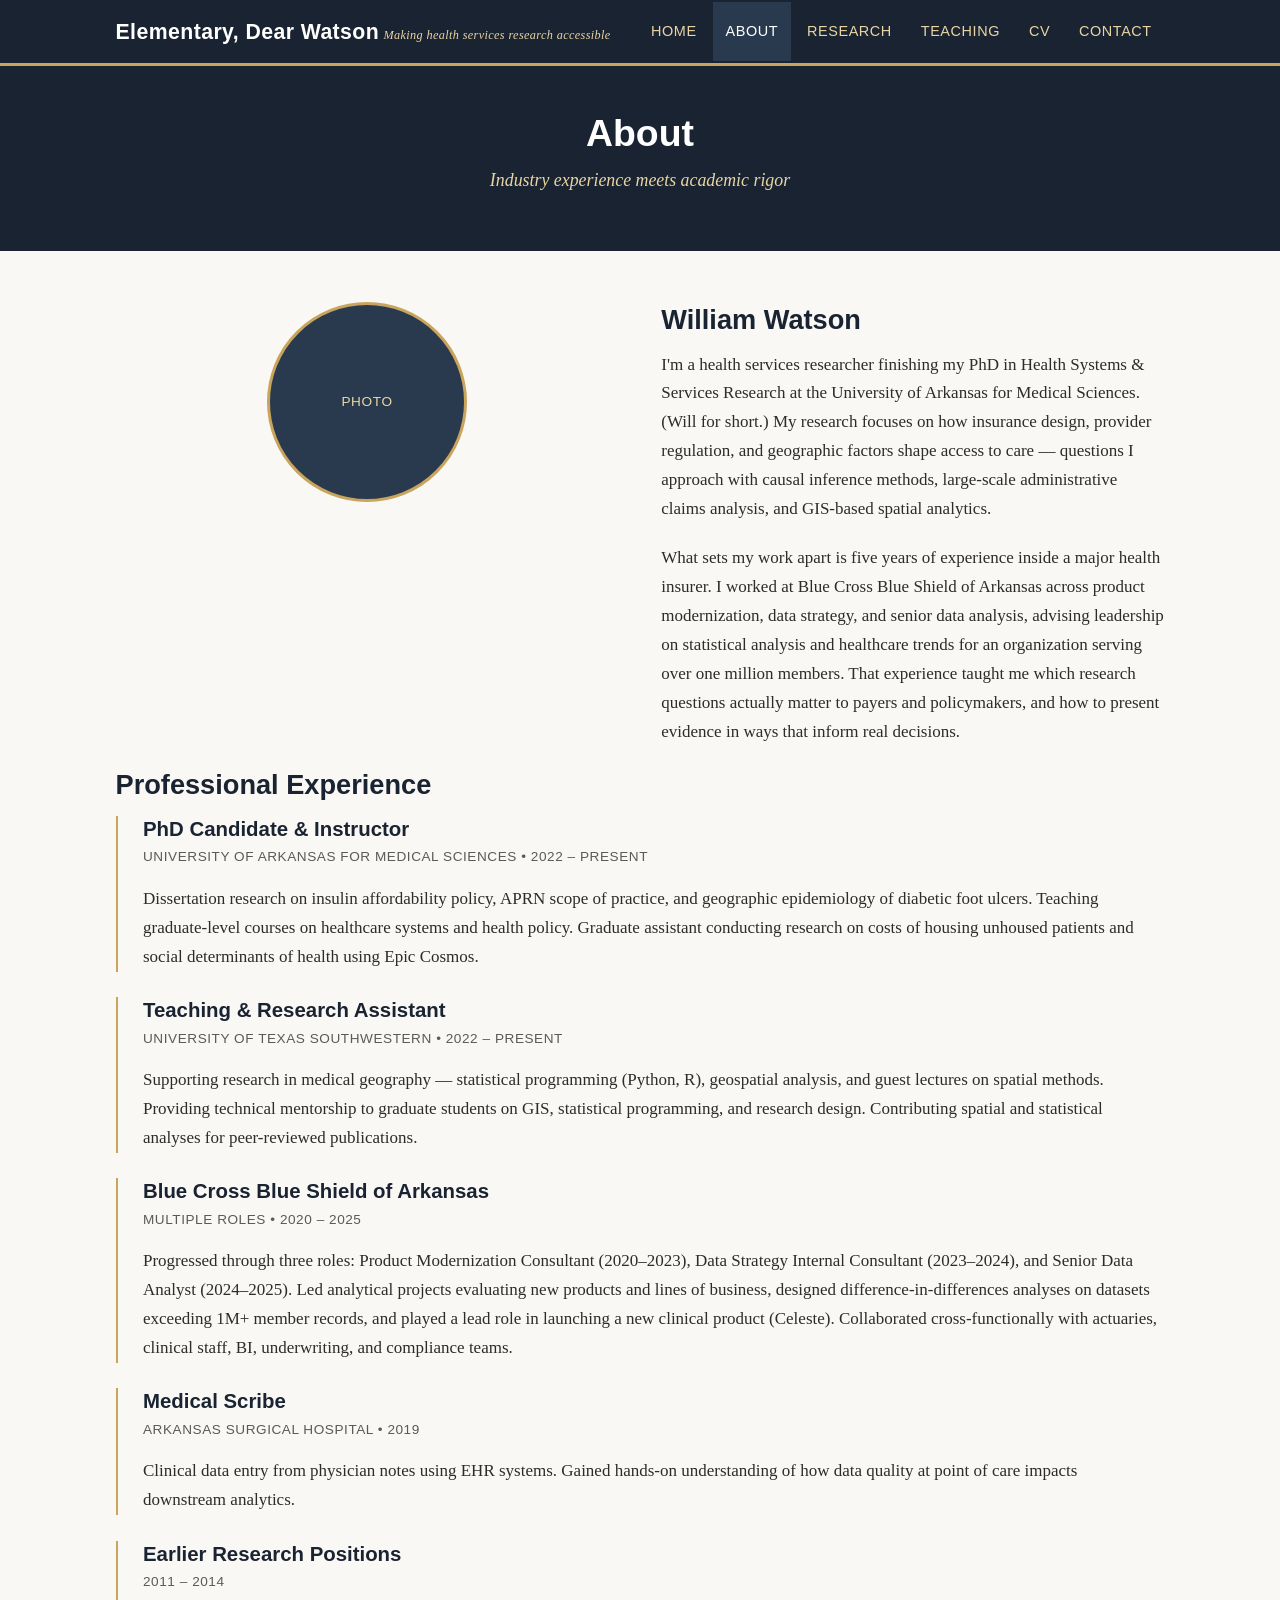
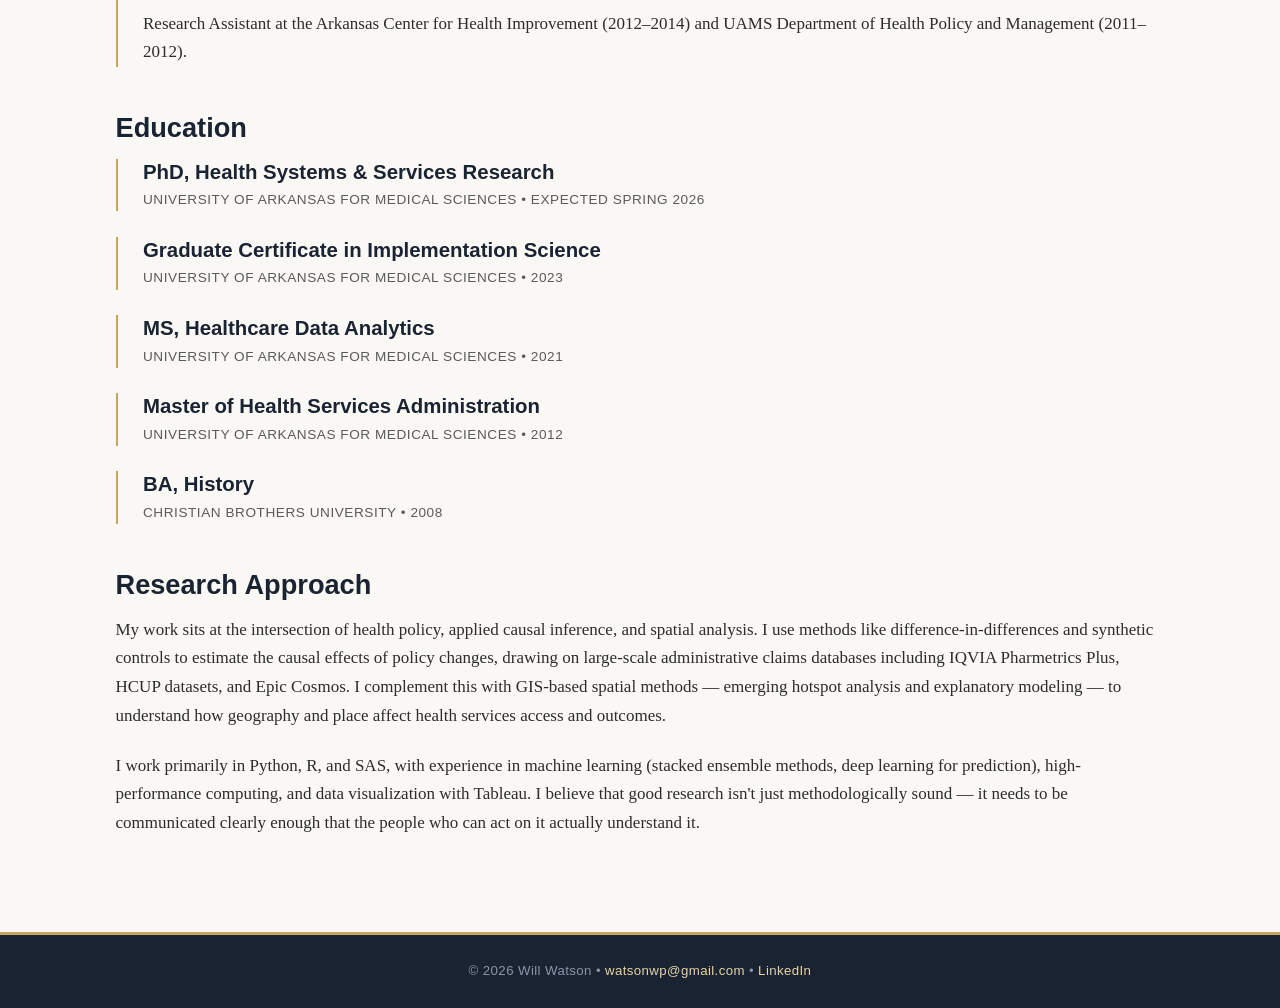
==== about.html @ 3eee766b "Add LinkedIn profile URL across all pages" ====
<!DOCTYPE html>
<html lang="en">
<head>
  <meta charset="UTF-8">
  <meta name="viewport" content="width=device-width, initial-scale=1.0">
  <meta name="description" content="About Will Watson — Health services researcher with industry experience at Blue Cross Blue Shield and a PhD in Health Systems & Services at UAMS.">
  <title>About — Elementary, Dear Watson</title>
  <link rel="stylesheet" href="css/style.css">
</head>
<body>

  <header>
    <div class="container">
      <div class="site-brand">
        <a href="index.html">
          <span class="site-title">Elementary, Dear Watson</span>
          <span class="site-tagline">Making health services research accessible</span>
        </a>
      </div>
      <button class="nav-toggle" aria-label="Toggle navigation" onclick="document.querySelector('nav').classList.toggle('open')">
        <span></span><span></span><span></span>
      </button>
      <nav>
        <a href="index.html">Home</a>
        <a href="about.html" class="active">About</a>
        <a href="research.html">Research</a>
        <a href="teaching.html">Teaching</a>
        <a href="cv.html">CV</a>
        <a href="contact.html">Contact</a>
      </nav>
    </div>
  </header>

  <section class="page-header">
    <div class="container">
      <h1>About</h1>
      <p class="lead">Industry experience meets academic rigor</p>
    </div>
  </section>

  <div class="content">
    <div class="container">

      <div class="two-col">
        <div>
          <div class="photo-placeholder">Photo</div>
        </div>
        <div>
          <h2>William Watson</h2>
          <p>
            I'm a health services researcher finishing my PhD in Health Systems
            &amp; Services Research at the University of Arkansas for Medical Sciences. (Will for short.)
            My research focuses on how insurance design, provider regulation,
            and geographic factors shape access to care — questions I approach
            with causal inference methods, large-scale administrative claims
            analysis, and GIS-based spatial analytics.
          </p>
          <p>
            What sets my work apart is five years of experience inside a major
            health insurer. I worked at Blue Cross Blue Shield of Arkansas
            across product modernization, data strategy, and senior data analysis,
            advising leadership on statistical analysis and healthcare trends for
            an organization serving over one million members. That experience
            taught me which research questions actually matter to payers and
            policymakers, and how to present evidence in ways that inform real
            decisions.
          </p>
        </div>
      </div>

      <section>
        <h2>Professional Experience</h2>

        <div class="timeline-item">
          <h3>PhD Candidate &amp; Instructor</h3>
          <p class="dates">University of Arkansas for Medical Sciences &bull; 2022 – Present</p>
          <p>
            Dissertation research on insulin affordability policy, APRN scope of
            practice, and geographic epidemiology of diabetic foot ulcers.
            Teaching graduate-level courses on healthcare systems and health
            policy. Graduate assistant conducting research on costs of housing
            unhoused patients and social determinants of health using Epic Cosmos.
          </p>
        </div>

        <div class="timeline-item">
          <h3>Teaching &amp; Research Assistant</h3>
          <p class="dates">University of Texas Southwestern &bull; 2022 – Present</p>
          <p>
            Supporting research in medical geography — statistical programming
            (Python, R), geospatial analysis, and guest lectures on spatial
            methods. Providing technical mentorship to graduate students on GIS,
            statistical programming, and research design. Contributing spatial
            and statistical analyses for peer-reviewed publications.
          </p>
        </div>

        <div class="timeline-item">
          <h3>Blue Cross Blue Shield of Arkansas</h3>
          <p class="dates">Multiple Roles &bull; 2020 – 2025</p>
          <p>
            Progressed through three roles: Product Modernization Consultant
            (2020–2023), Data Strategy Internal Consultant (2023–2024), and
            Senior Data Analyst (2024–2025). Led analytical projects evaluating
            new products and lines of business, designed difference-in-differences
            analyses on datasets exceeding 1M+ member records, and played a
            lead role in launching a new clinical product (Celeste). Collaborated
            cross-functionally with actuaries, clinical staff, BI, underwriting,
            and compliance teams.
          </p>
        </div>

        <div class="timeline-item">
          <h3>Medical Scribe</h3>
          <p class="dates">Arkansas Surgical Hospital &bull; 2019</p>
          <p>
            Clinical data entry from physician notes using EHR systems. Gained
            hands-on understanding of how data quality at point of care impacts
            downstream analytics.
          </p>
        </div>

        <div class="timeline-item">
          <h3>Earlier Research Positions</h3>
          <p class="dates">2011 – 2014</p>
          <p>
            Research Assistant at the Arkansas Center for Health Improvement
            (2012–2014) and UAMS Department of Health Policy and Management
            (2011–2012).
          </p>
        </div>
      </section>

      <section>
        <h2>Education</h2>

        <div class="timeline-item">
          <h3>PhD, Health Systems &amp; Services Research</h3>
          <p class="dates">University of Arkansas for Medical Sciences &bull; Expected Spring 2026</p>
        </div>

        <div class="timeline-item">
          <h3>Graduate Certificate in Implementation Science</h3>
          <p class="dates">University of Arkansas for Medical Sciences &bull; 2023</p>
        </div>

        <div class="timeline-item">
          <h3>MS, Healthcare Data Analytics</h3>
          <p class="dates">University of Arkansas for Medical Sciences &bull; 2021</p>
        </div>

        <div class="timeline-item">
          <h3>Master of Health Services Administration</h3>
          <p class="dates">University of Arkansas for Medical Sciences &bull; 2012</p>
        </div>

        <div class="timeline-item">
          <h3>BA, History</h3>
          <p class="dates">Christian Brothers University &bull; 2008</p>
        </div>
      </section>

      <section>
        <h2>Research Approach</h2>
        <p>
          My work sits at the intersection of health policy, applied causal
          inference, and spatial analysis. I use methods like
          difference-in-differences and synthetic controls to estimate the
          causal effects of policy changes, drawing on large-scale administrative
          claims databases including IQVIA Pharmetrics Plus, HCUP datasets,
          and Epic Cosmos. I complement this with GIS-based spatial methods —
          emerging hotspot analysis and explanatory modeling — to understand how
          geography and place affect health services access and outcomes.
        </p>
        <p>
          I work primarily in Python, R, and SAS, with experience in machine
          learning (stacked ensemble methods, deep learning for prediction),
          high-performance computing, and data visualization with Tableau.
          I believe that good research isn't just methodologically sound — it
          needs to be communicated clearly enough that the people who can act
          on it actually understand it.
        </p>
      </section>

    </div>
  </div>

  <footer>
    <div class="container">
      &copy; 2026 Will Watson &bull;
      <a href="mailto:watsonwp@gmail.com">watsonwp@gmail.com</a> &bull;
      <a href="https://www.linkedin.com/in/william-watson-04563036" target="_blank" rel="noopener">LinkedIn</a>
    </div>
  </footer>

</body>
</html>
---- css/style.css ----
/* ============================================
   elementarydearwatson.com — Stylesheet
   Color palette: Deep navy, warm gold accent,
   clean whites — subtle detective/scholarly feel
   ============================================ */

/* --- Reset & Base --- */
*, *::before, *::after {
  box-sizing: border-box;
  margin: 0;
  padding: 0;
}

:root {
  --navy: #1a2332;
  --navy-light: #2a3a4e;
  --gold: #c8a45c;
  --gold-light: #e8d5a3;
  --cream: #faf8f4;
  --white: #ffffff;
  --text: #2c2c2c;
  --text-light: #5a5a5a;
  --border: #e0ddd6;
  --shadow: rgba(26, 35, 50, 0.08);
  --max-width: 1100px;
  --font-body: 'Georgia', 'Times New Roman', serif;
  --font-heading: 'Helvetica Neue', 'Arial', sans-serif;
}

html {
  font-size: 17px;
  scroll-behavior: smooth;
}

body {
  font-family: var(--font-body);
  color: var(--text);
  background: var(--cream);
  line-height: 1.7;
  -webkit-font-smoothing: antialiased;
}

a {
  color: var(--navy);
  text-decoration: none;
  border-bottom: 1px solid var(--gold);
  transition: color 0.2s, border-color 0.2s;
}

a:hover {
  color: var(--gold);
  border-color: var(--navy);
}

img {
  max-width: 100%;
  display: block;
}

/* --- Typography --- */
h1, h2, h3, h4 {
  font-family: var(--font-heading);
  font-weight: 600;
  color: var(--navy);
  line-height: 1.3;
}

h1 { font-size: 2.2rem; margin-bottom: 0.6em; }
h2 { font-size: 1.6rem; margin-bottom: 0.5em; }
h3 { font-size: 1.2rem; margin-bottom: 0.4em; }
h4 { font-size: 1rem; margin-bottom: 0.3em; font-weight: 700; }

p {
  margin-bottom: 1.2em;
}

/* --- Layout --- */
.container {
  max-width: var(--max-width);
  margin: 0 auto;
  padding: 0 1.5rem;
}

/* --- Header & Nav --- */
header {
  background: var(--navy);
  border-bottom: 3px solid var(--gold);
  position: sticky;
  top: 0;
  z-index: 100;
}

header .container {
  display: flex;
  align-items: center;
  justify-content: space-between;
  padding-top: 0;
  padding-bottom: 0;
}

.site-brand {
  display: flex;
  flex-direction: column;
  padding: 0.8rem 0;
}

.site-brand a {
  border: none;
}

.site-title {
  font-family: var(--font-heading);
  font-size: 1.25rem;
  font-weight: 700;
  color: var(--white);
  letter-spacing: 0.02em;
}

.site-tagline {
  font-family: var(--font-body);
  font-size: 0.72rem;
  color: var(--gold-light);
  font-style: italic;
  letter-spacing: 0.03em;
  margin-top: 1px;
}

nav {
  display: flex;
  gap: 0.2rem;
}

nav a {
  font-family: var(--font-heading);
  font-size: 0.85rem;
  color: var(--gold-light);
  border: none;
  padding: 1rem 0.75rem;
  letter-spacing: 0.04em;
  text-transform: uppercase;
  transition: color 0.2s, background 0.2s;
}

nav a:hover,
nav a.active {
  color: var(--white);
  background: var(--navy-light);
}

/* Hamburger (mobile) */
.nav-toggle {
  display: none;
  background: none;
  border: none;
  cursor: pointer;
  padding: 0.5rem;
}

.nav-toggle span {
  display: block;
  width: 24px;
  height: 2px;
  background: var(--gold-light);
  margin: 5px 0;
  transition: transform 0.3s, opacity 0.3s;
}

/* --- Hero Section (Home page) --- */
.hero {
  background: var(--navy);
  color: var(--white);
  padding: 4rem 0 3.5rem;
  text-align: center;
}

.hero h1 {
  color: var(--white);
  font-size: 2.6rem;
  margin-bottom: 0.3em;
}

.hero .subtitle {
  color: var(--gold-light);
  font-family: var(--font-body);
  font-size: 1.15rem;
  font-style: italic;
  margin-bottom: 1.5em;
}

.hero p {
  color: #c5cdd8;
  max-width: 680px;
  margin: 0 auto 1.5em;
  font-size: 1.05rem;
}

.hero .cta-row {
  display: flex;
  gap: 1rem;
  justify-content: center;
  flex-wrap: wrap;
}

/* --- Buttons --- */
.btn {
  display: inline-block;
  font-family: var(--font-heading);
  font-size: 0.9rem;
  font-weight: 600;
  letter-spacing: 0.04em;
  text-transform: uppercase;
  padding: 0.7rem 1.6rem;
  border: 2px solid transparent;
  border-radius: 3px;
  cursor: pointer;
  transition: all 0.2s;
  text-decoration: none;
}

.btn-primary {
  background: var(--gold);
  color: var(--navy);
  border-color: var(--gold);
}

.btn-primary:hover {
  background: var(--gold-light);
  border-color: var(--gold-light);
  color: var(--navy);
}

.btn-outline {
  background: transparent;
  color: var(--gold-light);
  border-color: var(--gold-light);
}

.btn-outline:hover {
  background: var(--gold-light);
  color: var(--navy);
}

a.btn {
  border-bottom: none;
}

/* --- Page Header (non-home pages) --- */
.page-header {
  background: var(--navy);
  color: var(--white);
  padding: 2.5rem 0 2rem;
  text-align: center;
}

.page-header h1 {
  color: var(--white);
  margin-bottom: 0.2em;
}

.page-header .lead {
  color: var(--gold-light);
  font-style: italic;
  font-size: 1.05rem;
}

/* --- Content Sections --- */
.content {
  padding: 3rem 0;
}

.content section {
  margin-bottom: 2.5rem;
}

/* Card grid for research / highlights */
.card-grid {
  display: grid;
  grid-template-columns: repeat(auto-fit, minmax(300px, 1fr));
  gap: 1.5rem;
  margin-top: 1.5rem;
}

.card {
  background: var(--white);
  border: 1px solid var(--border);
  border-radius: 4px;
  padding: 1.5rem;
  box-shadow: 0 2px 8px var(--shadow);
  transition: box-shadow 0.2s;
}

.card:hover {
  box-shadow: 0 4px 16px rgba(26, 35, 50, 0.12);
}

.card h3 {
  margin-bottom: 0.5em;
}

.card .tag {
  display: inline-block;
  font-family: var(--font-heading);
  font-size: 0.7rem;
  text-transform: uppercase;
  letter-spacing: 0.06em;
  background: var(--gold-light);
  color: var(--navy);
  padding: 0.15rem 0.5rem;
  border-radius: 2px;
  margin-bottom: 0.75rem;
}

.card .methods, .card .data, .card .policy {
  font-size: 0.9rem;
  color: var(--text-light);
  margin-bottom: 0.3em;
}

.card .methods strong, .card .data strong, .card .policy strong {
  color: var(--navy);
}

/* Two-column layout (about page, etc.) */
.two-col {
  display: grid;
  grid-template-columns: 1fr 1fr;
  gap: 2.5rem;
  align-items: start;
}

/* Photo placeholder */
.photo-placeholder {
  width: 200px;
  height: 200px;
  border-radius: 50%;
  background: var(--navy-light);
  display: flex;
  align-items: center;
  justify-content: center;
  color: var(--gold-light);
  font-family: var(--font-heading);
  font-size: 0.8rem;
  text-transform: uppercase;
  letter-spacing: 0.05em;
  margin: 0 auto 1.5rem;
  border: 3px solid var(--gold);
}

/* --- Timeline / Experience --- */
.timeline-item {
  position: relative;
  padding-left: 1.5rem;
  margin-bottom: 1.5rem;
  border-left: 2px solid var(--gold);
}

.timeline-item h3 {
  margin-bottom: 0.15em;
}

.timeline-item .dates {
  font-family: var(--font-heading);
  font-size: 0.8rem;
  color: var(--text-light);
  text-transform: uppercase;
  letter-spacing: 0.04em;
}

/* --- Table (CV page) --- */
.cv-table {
  width: 100%;
  border-collapse: collapse;
  margin: 1rem 0;
}

.cv-table th {
  text-align: left;
  font-family: var(--font-heading);
  font-size: 0.85rem;
  text-transform: uppercase;
  letter-spacing: 0.04em;
  color: var(--text-light);
  padding: 0.5rem 0;
  border-bottom: 2px solid var(--navy);
}

.cv-table td {
  padding: 0.6rem 0;
  border-bottom: 1px solid var(--border);
  vertical-align: top;
}

/* --- Contact Form --- */
.contact-form {
  max-width: 550px;
}

.contact-form label {
  display: block;
  font-family: var(--font-heading);
  font-size: 0.85rem;
  font-weight: 600;
  margin-bottom: 0.3rem;
  color: var(--navy);
}

.contact-form input,
.contact-form textarea {
  width: 100%;
  font-family: var(--font-body);
  font-size: 0.95rem;
  padding: 0.6rem 0.8rem;
  border: 1px solid var(--border);
  border-radius: 3px;
  background: var(--white);
  margin-bottom: 1rem;
  transition: border-color 0.2s;
}

.contact-form input:focus,
.contact-form textarea:focus {
  outline: none;
  border-color: var(--gold);
}

.contact-form textarea {
  min-height: 140px;
  resize: vertical;
}

/* --- Footer --- */
footer {
  background: var(--navy);
  color: #8a96a8;
  border-top: 3px solid var(--gold);
  padding: 1.5rem 0;
  font-family: var(--font-heading);
  font-size: 0.78rem;
  text-align: center;
  letter-spacing: 0.03em;
}

footer a {
  color: var(--gold-light);
  border-bottom-color: transparent;
}

footer a:hover {
  color: var(--white);
}

/* --- Responsive --- */
@media (max-width: 768px) {
  html { font-size: 16px; }

  header .container {
    flex-wrap: wrap;
  }

  .nav-toggle {
    display: block;
  }

  nav {
    display: none;
    width: 100%;
    flex-direction: column;
    background: var(--navy-light);
  }

  nav.open {
    display: flex;
  }

  nav a {
    padding: 0.75rem 1rem;
    border-top: 1px solid rgba(255,255,255,0.05);
  }

  .hero h1 {
    font-size: 1.9rem;
  }

  .two-col {
    grid-template-columns: 1fr;
  }

  .card-grid {
    grid-template-columns: 1fr;
  }
}

@media (max-width: 480px) {
  .hero {
    padding: 2.5rem 0 2rem;
  }

  .hero h1 {
    font-size: 1.6rem;
  }
}
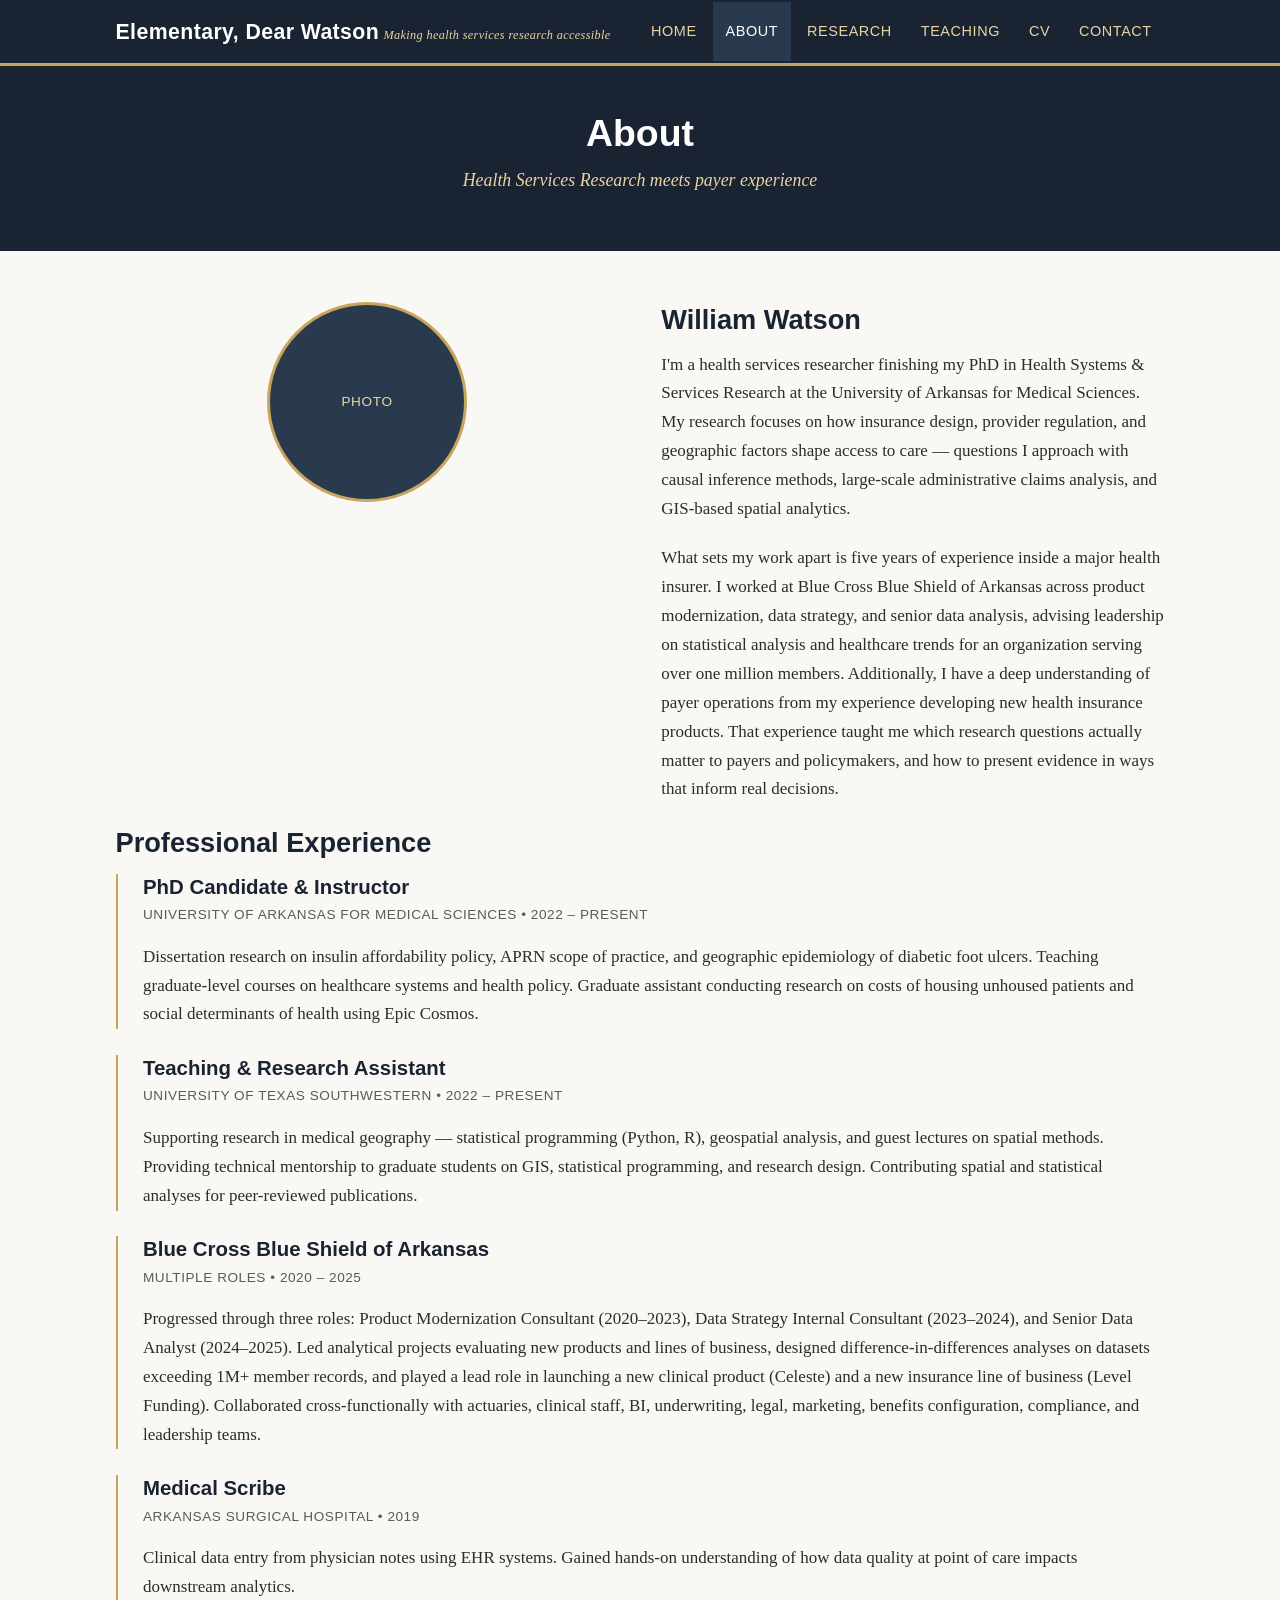
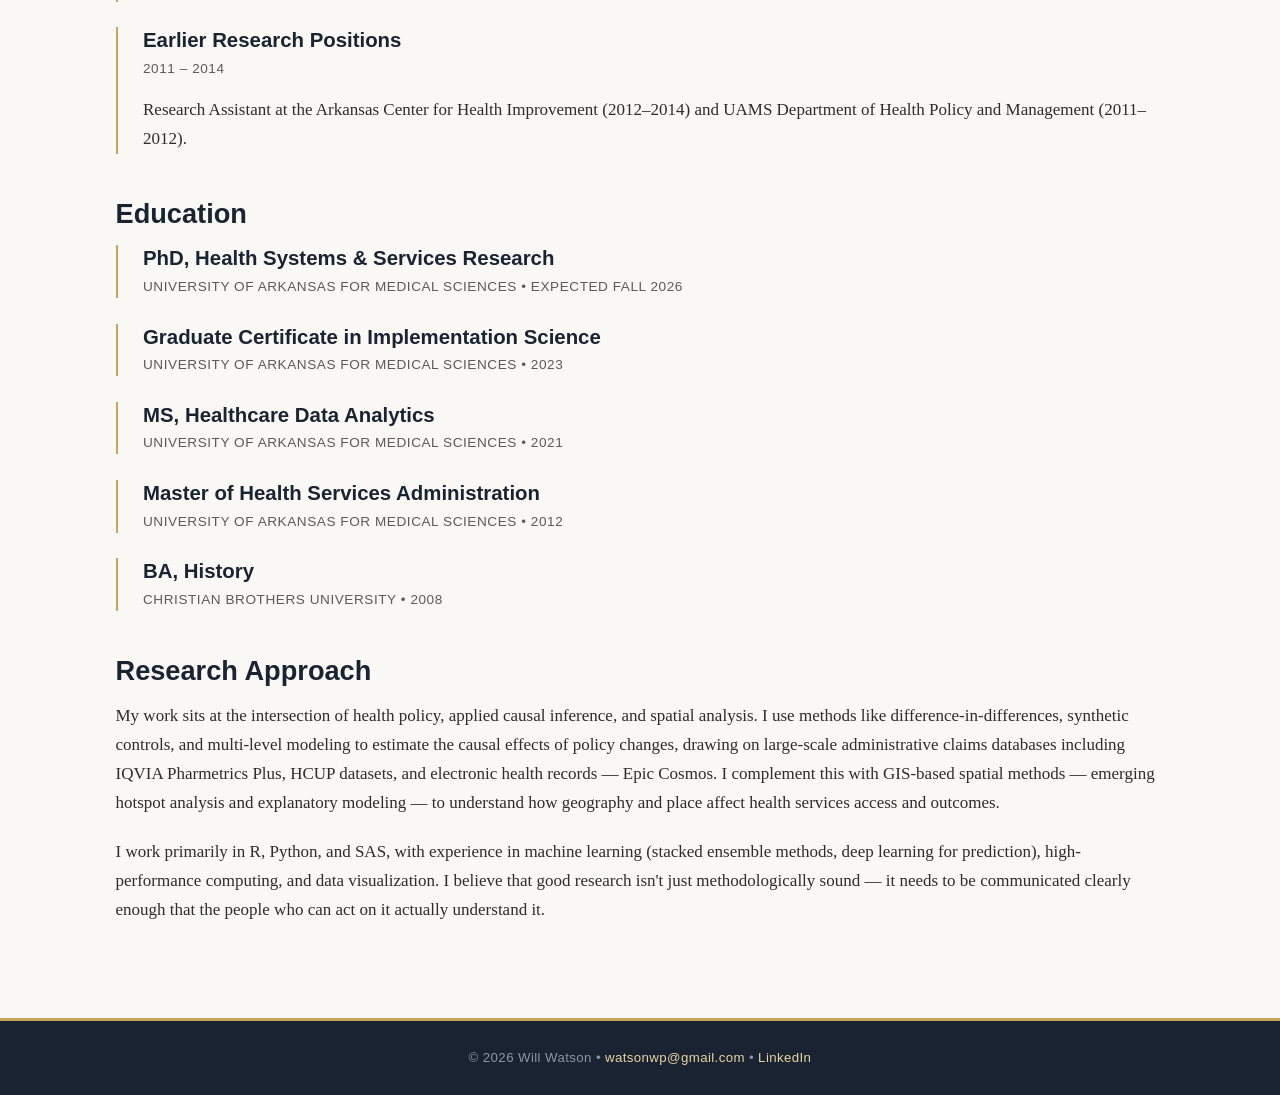
==== commit 22677902: "Go live: replace holding page with full site, apply draft edits - Replace Under Construction page wi" ====
--- a/about.html
+++ b/about.html
@@ -34,7 +34,7 @@
   <section class="page-header">
     <div class="container">
       <h1>About</h1>
-      <p class="lead">Industry experience meets academic rigor</p>
+      <p class="lead">Health Services Research meets payer experience</p>
     </div>
   </section>
 
@@ -49,7 +49,7 @@
           <h2>William Watson</h2>
           <p>
             I'm a health services researcher finishing my PhD in Health Systems
-            &amp; Services Research at the University of Arkansas for Medical Sciences. (Will for short.)
+            &amp; Services Research at the University of Arkansas for Medical Sciences.
             My research focuses on how insurance design, provider regulation,
             and geographic factors shape access to care — questions I approach
             with causal inference methods, large-scale administrative claims
@@ -60,10 +60,11 @@
             health insurer. I worked at Blue Cross Blue Shield of Arkansas
             across product modernization, data strategy, and senior data analysis,
             advising leadership on statistical analysis and healthcare trends for
-            an organization serving over one million members. That experience
-            taught me which research questions actually matter to payers and
-            policymakers, and how to present evidence in ways that inform real
-            decisions.
+            an organization serving over one million members. Additionally, I have
+            a deep understanding of payer operations from my experience developing
+            new health insurance products. That experience taught me which research
+            questions actually matter to payers and policymakers, and how to
+            present evidence in ways that inform real decisions.
           </p>
         </div>
       </div>
@@ -104,9 +105,11 @@
             Senior Data Analyst (2024–2025). Led analytical projects evaluating
             new products and lines of business, designed difference-in-differences
             analyses on datasets exceeding 1M+ member records, and played a
-            lead role in launching a new clinical product (Celeste). Collaborated
+            lead role in launching a new clinical product (Celeste) and a new
+            insurance line of business (Level Funding). Collaborated
             cross-functionally with actuaries, clinical staff, BI, underwriting,
-            and compliance teams.
+            legal, marketing, benefits configuration, compliance, and leadership
+            teams.
           </p>
         </div>
 
@@ -136,7 +139,7 @@
 
         <div class="timeline-item">
           <h3>PhD, Health Systems &amp; Services Research</h3>
-          <p class="dates">University of Arkansas for Medical Sciences &bull; Expected Spring 2026</p>
+          <p class="dates">University of Arkansas for Medical Sciences &bull; Expected Fall 2026</p>
         </div>
 
         <div class="timeline-item">
@@ -165,17 +168,17 @@
         <p>
           My work sits at the intersection of health policy, applied causal
           inference, and spatial analysis. I use methods like
-          difference-in-differences and synthetic controls to estimate the
-          causal effects of policy changes, drawing on large-scale administrative
-          claims databases including IQVIA Pharmetrics Plus, HCUP datasets,
-          and Epic Cosmos. I complement this with GIS-based spatial methods —
+          difference-in-differences, synthetic controls, and multi-level modeling
+          to estimate the causal effects of policy changes, drawing on large-scale
+          administrative claims databases including IQVIA Pharmetrics Plus, HCUP
+          datasets, and electronic health records — Epic Cosmos. I complement this with GIS-based spatial methods —
           emerging hotspot analysis and explanatory modeling — to understand how
           geography and place affect health services access and outcomes.
         </p>
         <p>
-          I work primarily in Python, R, and SAS, with experience in machine
+          I work primarily in R, Python, and SAS, with experience in machine
           learning (stacked ensemble methods, deep learning for prediction),
-          high-performance computing, and data visualization with Tableau.
+          high-performance computing, and data visualization.
           I believe that good research isn't just methodologically sound — it
           needs to be communicated clearly enough that the people who can act
           on it actually understand it.
@@ -189,7 +192,7 @@
     <div class="container">
       &copy; 2026 Will Watson &bull;
       <a href="mailto:watsonwp@gmail.com">watsonwp@gmail.com</a> &bull;
-      <a href="https://www.linkedin.com/in/william-watson-04563036" target="_blank" rel="noopener">LinkedIn</a>
+      <a href="https://www.linkedin.com/in/william-watson-hsr" target="_blank" rel="noopener">LinkedIn</a>
     </div>
   </footer>
 
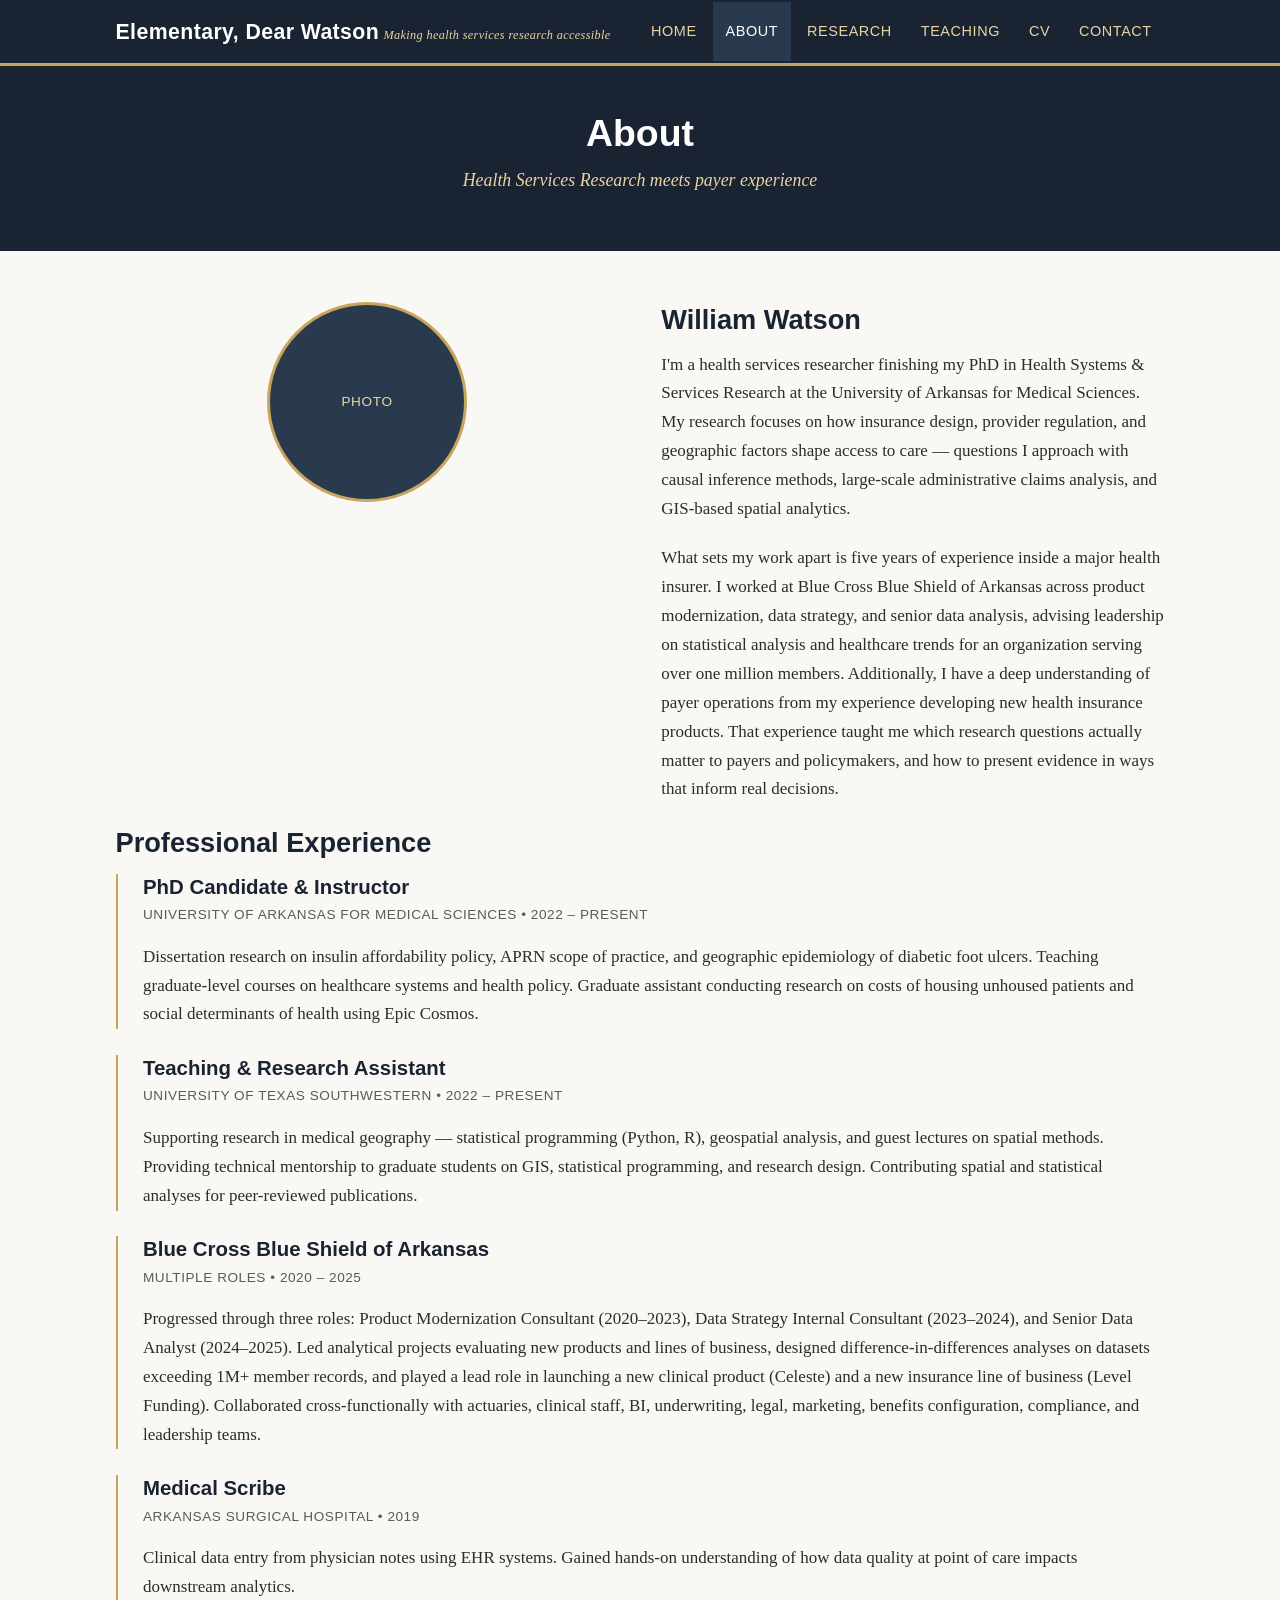
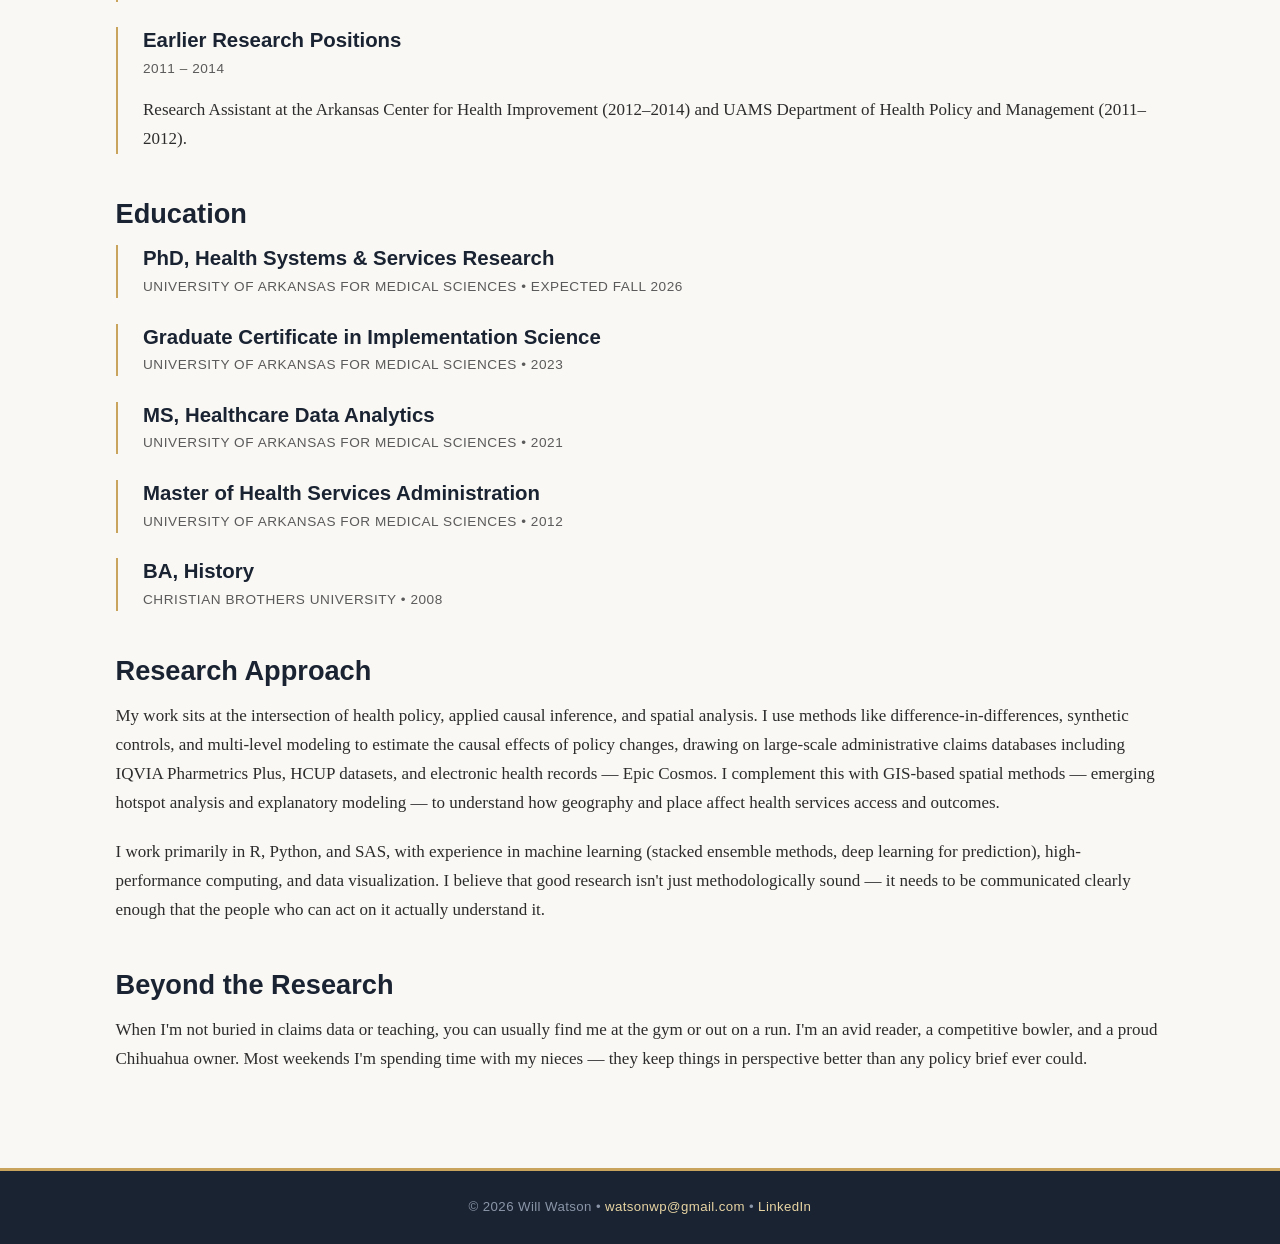
==== commit e2c3356d: "Add personal interests section, wire up Formspree contact form - About: add "Beyond the Research" se" ====
--- a/about.html
+++ b/about.html
@@ -185,6 +185,17 @@
         </p>
       </section>
 
+      <section>
+        <h2>Beyond the Research</h2>
+        <p>
+          When I'm not buried in claims data or teaching, you can usually find
+          me at the gym or out on a run. I'm an avid reader, a competitive
+          bowler, and a proud Chihuahua owner. Most weekends I'm spending time
+          with my nieces — they keep things in perspective better than any
+          policy brief ever could.
+        </p>
+      </section>
+
     </div>
   </div>
 
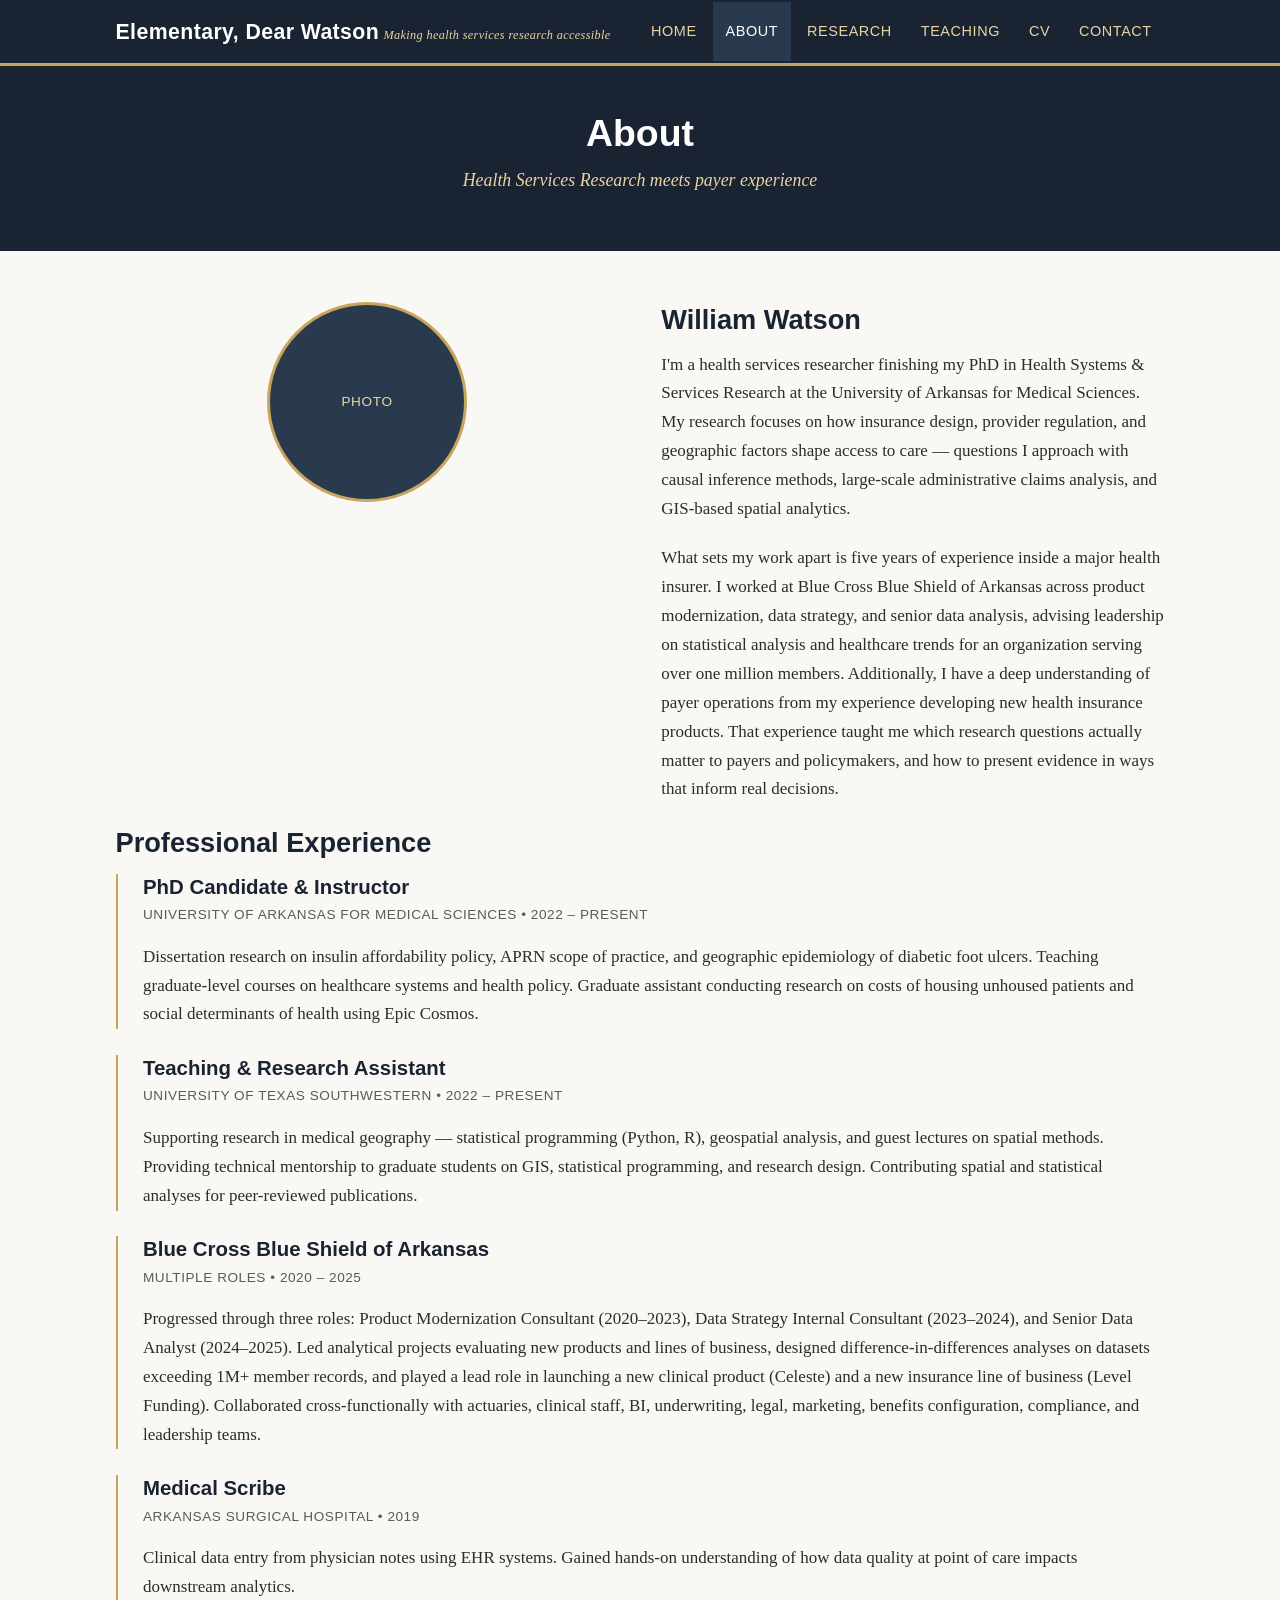
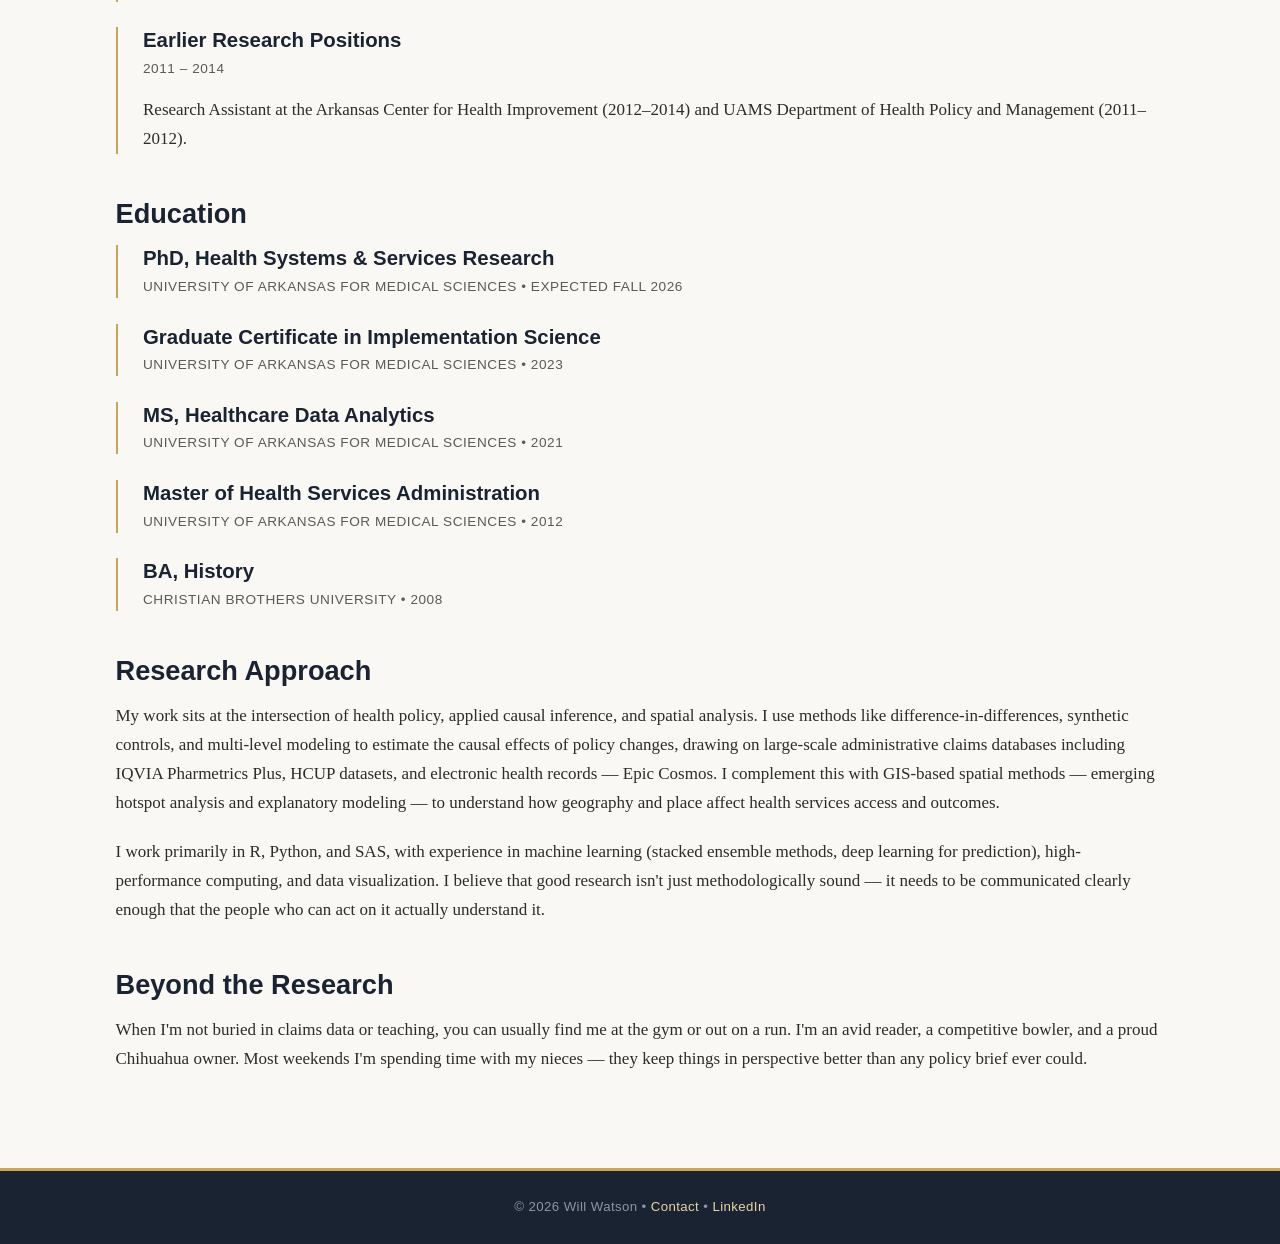
==== commit 589bd363: "Remove email address from site to prevent bot scraping Replace mailto links in all footers with cont" ====
--- a/about.html
+++ b/about.html
@@ -202,7 +202,7 @@
   <footer>
     <div class="container">
       &copy; 2026 Will Watson &bull;
-      <a href="mailto:watsonwp@gmail.com">watsonwp@gmail.com</a> &bull;
+      <a href="contact.html">Contact</a> &bull;
       <a href="https://www.linkedin.com/in/william-watson-hsr" target="_blank" rel="noopener">LinkedIn</a>
     </div>
   </footer>
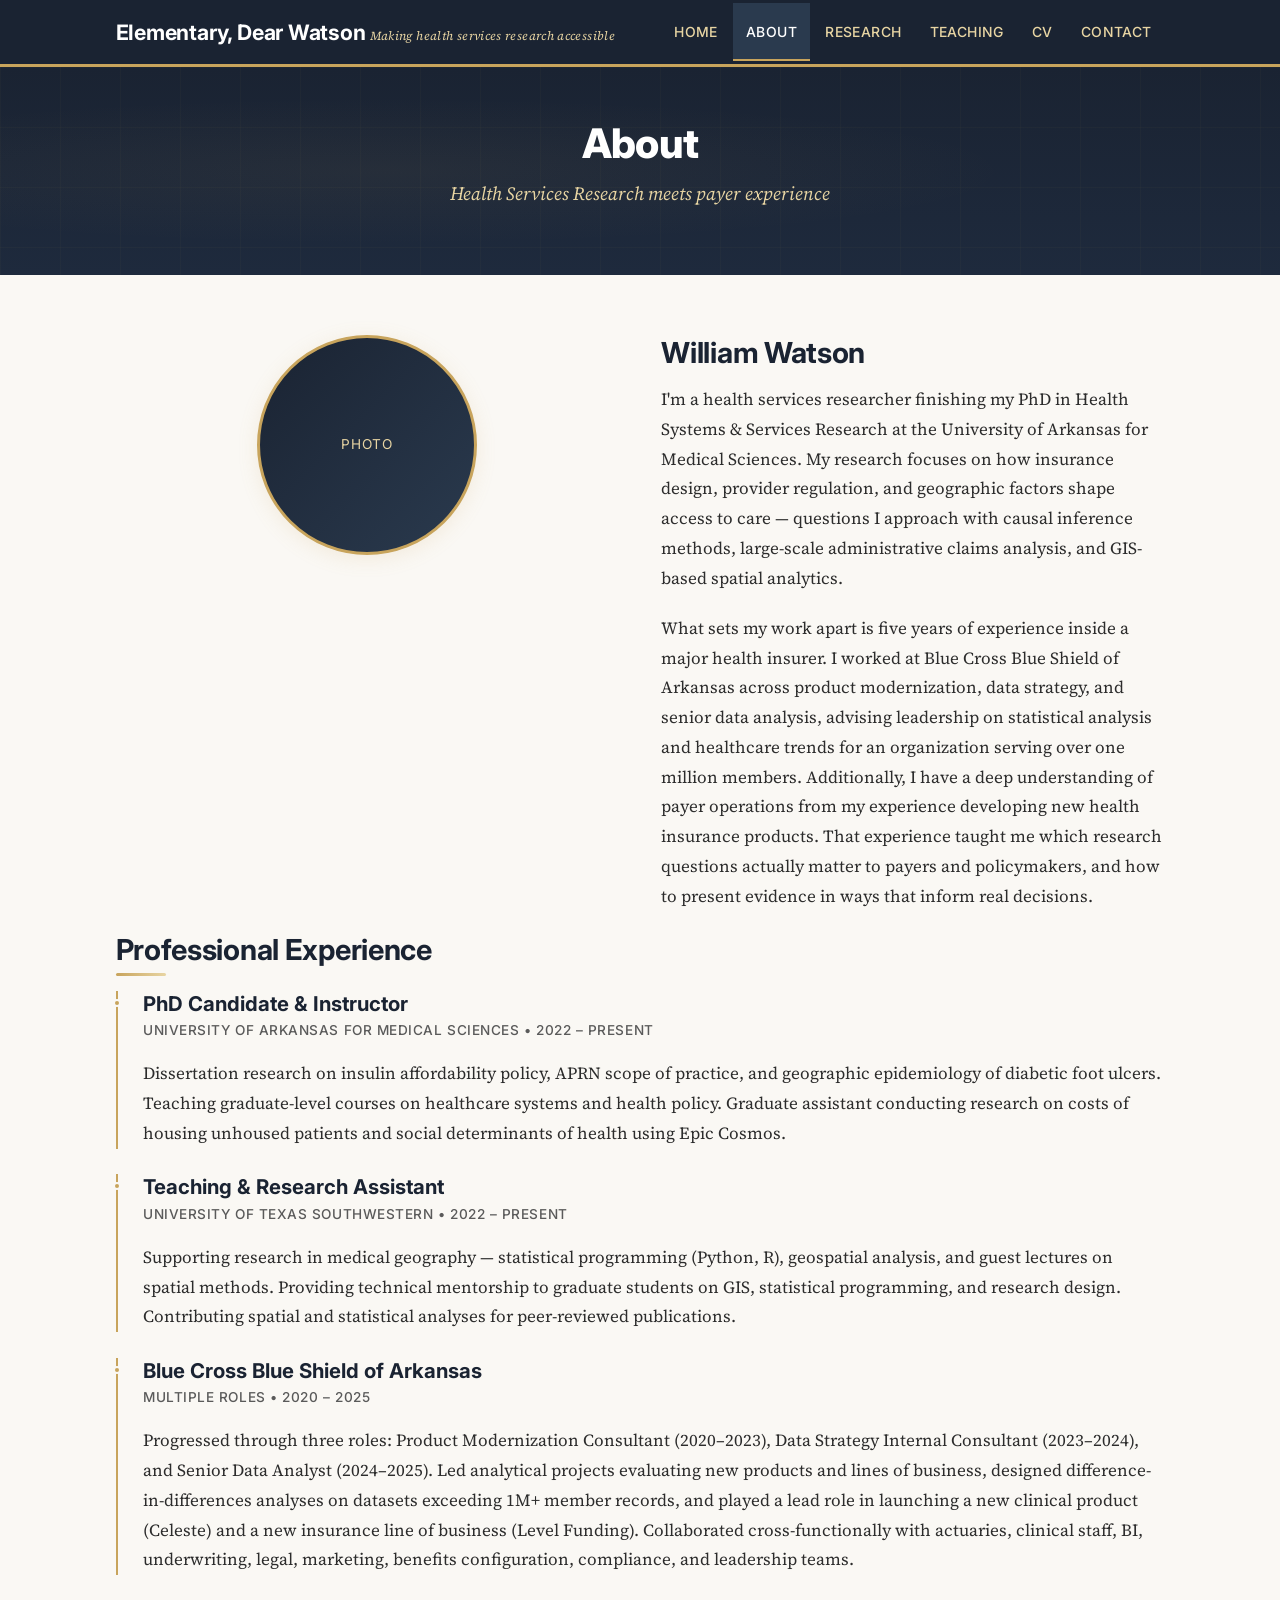
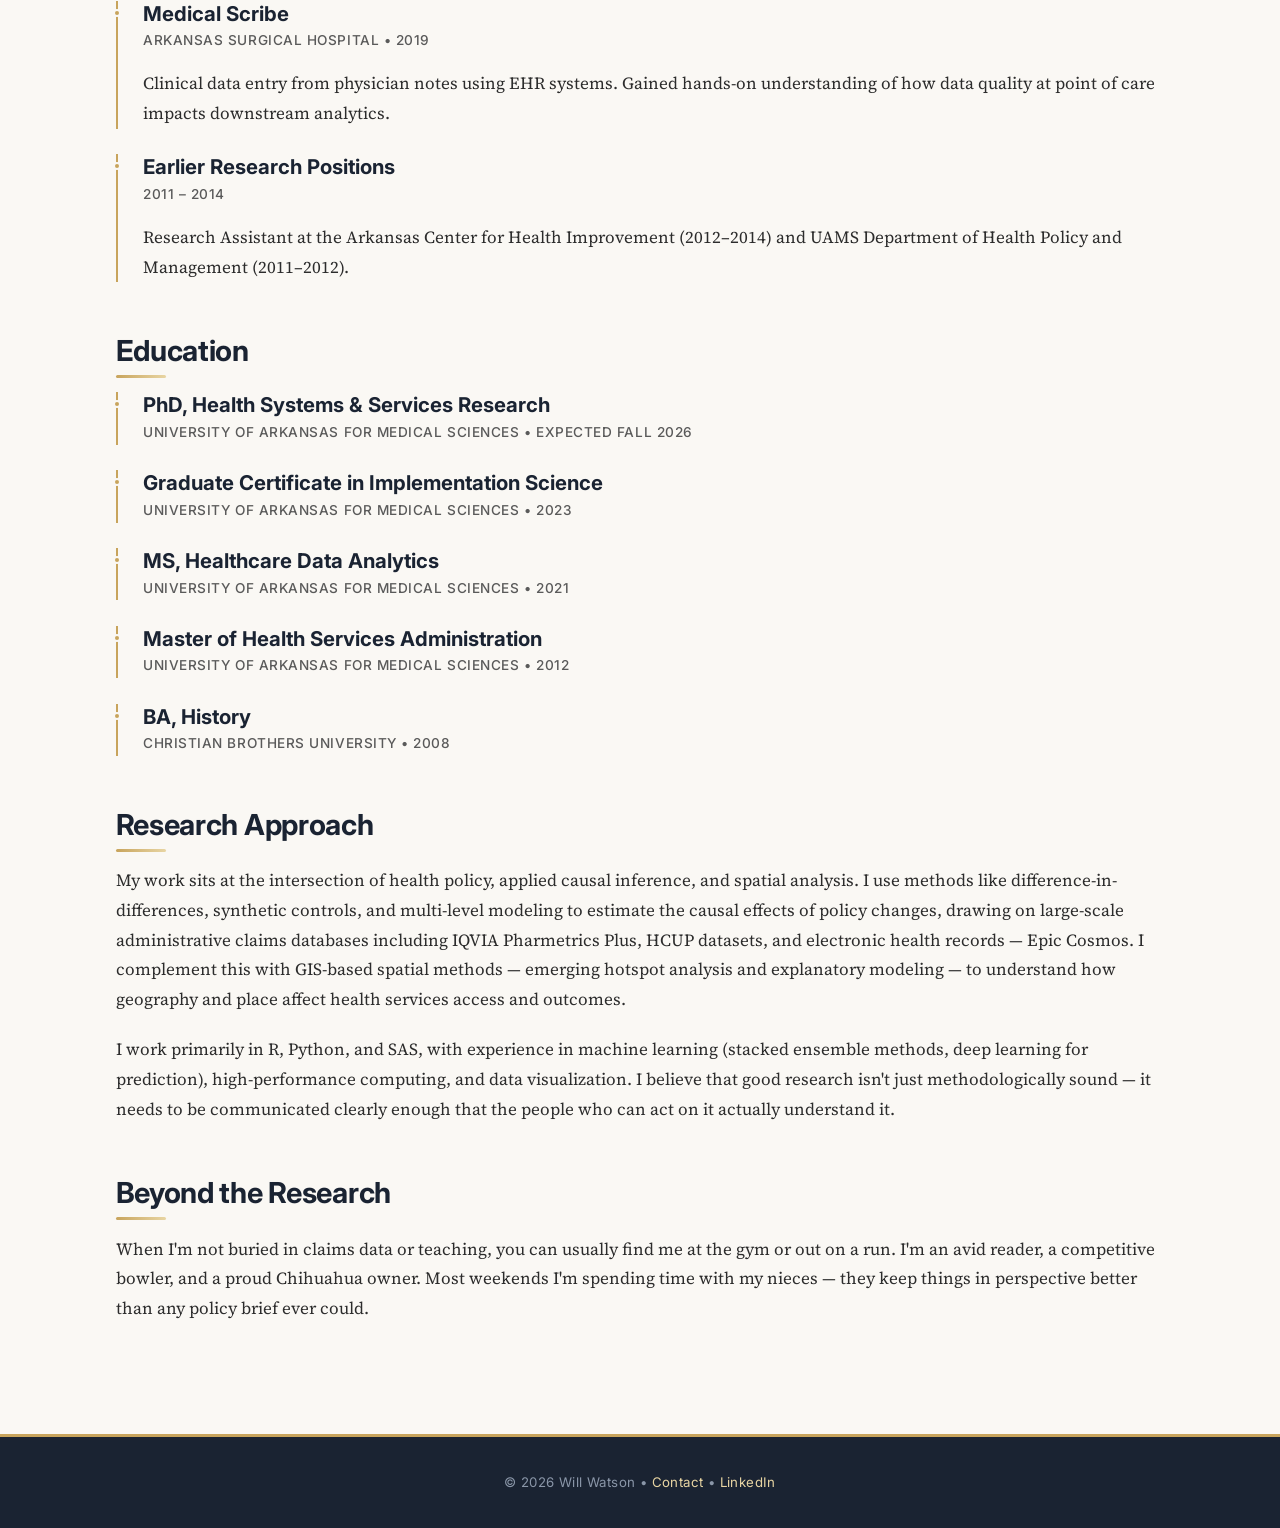
==== commit 142f7ca2: "Visual design overhaul — fonts, animations, polish - Add Google Fonts: Inter (headings) + Source Ser" ====
--- a/about.html
+++ b/about.html
@@ -5,6 +5,10 @@
   <meta name="viewport" content="width=device-width, initial-scale=1.0">
   <meta name="description" content="About Will Watson — Health services researcher with industry experience at Blue Cross Blue Shield and a PhD in Health Systems & Services at UAMS.">
   <title>About — Elementary, Dear Watson</title>
+  <link rel="icon" href="favicon.svg" type="image/svg+xml">
+  <link rel="preconnect" href="https://fonts.googleapis.com">
+  <link rel="preconnect" href="https://fonts.gstatic.com" crossorigin>
+  <link href="https://fonts.googleapis.com/css2?family=Inter:wght@400;500;600;700;800&family=Source+Serif+4:ital,wght@0,400;0,600;1,400&display=swap" rel="stylesheet">
   <link rel="stylesheet" href="css/style.css">
 </head>
 <body>
@@ -207,5 +211,14 @@
     </div>
   </footer>
 
+  <script>
+    document.addEventListener('DOMContentLoaded', () => {
+      document.querySelectorAll('.content section, .card, .timeline-item').forEach(el => el.classList.add('fade-in'));
+      const obs = new IntersectionObserver((entries) => {
+        entries.forEach(e => { if (e.isIntersecting) { e.target.classList.add('visible'); obs.unobserve(e.target); } });
+      }, { threshold: 0.1, rootMargin: '0px 0px -40px 0px' });
+      document.querySelectorAll('.fade-in').forEach(el => obs.observe(el));
+    });
+  </script>
 </body>
 </html>
--- a/css/style.css
+++ b/css/style.css
@@ -1,7 +1,7 @@
 /* ============================================
    elementarydearwatson.com — Stylesheet
    Color palette: Deep navy, warm gold accent,
-   clean whites — subtle detective/scholarly feel
+   clean whites — scholarly feel with modern polish
    ============================================ */
 
 /* --- Reset & Base --- */
@@ -14,17 +14,24 @@
 :root {
   --navy: #1a2332;
   --navy-light: #2a3a4e;
+  --navy-mid: #1e2a3d;
   --gold: #c8a45c;
   --gold-light: #e8d5a3;
+  --gold-glow: rgba(200, 164, 92, 0.15);
   --cream: #faf8f4;
   --white: #ffffff;
   --text: #2c2c2c;
   --text-light: #5a5a5a;
   --border: #e0ddd6;
-  --shadow: rgba(26, 35, 50, 0.08);
+  --shadow-sm: 0 1px 3px rgba(26, 35, 50, 0.06);
+  --shadow-md: 0 4px 12px rgba(26, 35, 50, 0.08);
+  --shadow-lg: 0 8px 30px rgba(26, 35, 50, 0.12);
+  --shadow-gold: 0 4px 20px rgba(200, 164, 92, 0.15);
   --max-width: 1100px;
-  --font-body: 'Georgia', 'Times New Roman', serif;
-  --font-heading: 'Helvetica Neue', 'Arial', sans-serif;
+  --font-body: 'Source Serif 4', 'Georgia', serif;
+  --font-heading: 'Inter', 'Helvetica Neue', 'Arial', sans-serif;
+  --radius: 8px;
+  --radius-lg: 12px;
 }
 
 html {
@@ -36,15 +43,16 @@
   font-family: var(--font-body);
   color: var(--text);
   background: var(--cream);
-  line-height: 1.7;
+  line-height: 1.75;
   -webkit-font-smoothing: antialiased;
+  -moz-osx-font-smoothing: grayscale;
 }
 
 a {
   color: var(--navy);
   text-decoration: none;
   border-bottom: 1px solid var(--gold);
-  transition: color 0.2s, border-color 0.2s;
+  transition: color 0.25s ease, border-color 0.25s ease;
 }
 
 a:hover {
@@ -60,18 +68,36 @@
 /* --- Typography --- */
 h1, h2, h3, h4 {
   font-family: var(--font-heading);
-  font-weight: 600;
-  color: var(--navy);
-  line-height: 1.3;
-}
-
-h1 { font-size: 2.2rem; margin-bottom: 0.6em; }
-h2 { font-size: 1.6rem; margin-bottom: 0.5em; }
+  font-weight: 700;
+  color: var(--navy);
+  line-height: 1.25;
+}
+
+h1 { font-size: 2.4rem; margin-bottom: 0.6em; letter-spacing: -0.02em; }
+h2 { font-size: 1.7rem; margin-bottom: 0.5em; letter-spacing: -0.01em; }
 h3 { font-size: 1.2rem; margin-bottom: 0.4em; }
 h4 { font-size: 1rem; margin-bottom: 0.3em; font-weight: 700; }
 
 p {
   margin-bottom: 1.2em;
+}
+
+/* Gold underline accent on section h2s */
+.content section > h2 {
+  padding-bottom: 0.5rem;
+  position: relative;
+  display: inline-block;
+}
+
+.content section > h2::after {
+  content: '';
+  position: absolute;
+  bottom: 0;
+  left: 0;
+  width: 50px;
+  height: 3px;
+  background: linear-gradient(90deg, var(--gold), var(--gold-light));
+  border-radius: 2px;
 }
 
 /* --- Layout --- */
@@ -79,6 +105,18 @@
   max-width: var(--max-width);
   margin: 0 auto;
   padding: 0 1.5rem;
+}
+
+/* --- Scroll Animations --- */
+.fade-in {
+  opacity: 0;
+  transform: translateY(24px);
+  transition: opacity 0.6s ease-out, transform 0.6s ease-out;
+}
+
+.fade-in.visible {
+  opacity: 1;
+  transform: translateY(0);
 }
 
 /* --- Header & Nav --- */
@@ -88,6 +126,7 @@
   position: sticky;
   top: 0;
   z-index: 100;
+  backdrop-filter: blur(10px);
 }
 
 header .container {
@@ -106,6 +145,11 @@
 
 .site-brand a {
   border: none;
+  transition: opacity 0.2s;
+}
+
+.site-brand a:hover {
+  opacity: 0.85;
 }
 
 .site-title {
@@ -113,7 +157,7 @@
   font-size: 1.25rem;
   font-weight: 700;
   color: var(--white);
-  letter-spacing: 0.02em;
+  letter-spacing: -0.01em;
 }
 
 .site-tagline {
@@ -127,21 +171,43 @@
 
 nav {
   display: flex;
-  gap: 0.2rem;
+  gap: 0.15rem;
 }
 
 nav a {
   font-family: var(--font-heading);
-  font-size: 0.85rem;
+  font-size: 0.82rem;
+  font-weight: 500;
   color: var(--gold-light);
   border: none;
   padding: 1rem 0.75rem;
-  letter-spacing: 0.04em;
+  letter-spacing: 0.03em;
   text-transform: uppercase;
-  transition: color 0.2s, background 0.2s;
-}
-
-nav a:hover,
+  transition: color 0.25s, background 0.25s;
+  position: relative;
+}
+
+nav a::after {
+  content: '';
+  position: absolute;
+  bottom: 0;
+  left: 50%;
+  width: 0;
+  height: 2px;
+  background: var(--gold);
+  transition: width 0.25s ease, left 0.25s ease;
+}
+
+nav a:hover::after,
+nav a.active::after {
+  width: 100%;
+  left: 0;
+}
+
+nav a:hover {
+  color: var(--white);
+}
+
 nav a.active {
   color: var(--white);
   background: var(--navy-light);
@@ -167,16 +233,40 @@
 
 /* --- Hero Section (Home page) --- */
 .hero {
-  background: var(--navy);
-  color: var(--white);
-  padding: 4rem 0 3.5rem;
+  background:
+    radial-gradient(ellipse at 20% 50%, rgba(200, 164, 92, 0.08) 0%, transparent 50%),
+    radial-gradient(ellipse at 80% 50%, rgba(42, 58, 78, 0.4) 0%, transparent 50%),
+    linear-gradient(180deg, var(--navy) 0%, var(--navy-mid) 100%);
+  color: var(--white);
+  padding: 5rem 0 4.5rem;
   text-align: center;
+  position: relative;
+  overflow: hidden;
+}
+
+/* Subtle decorative grid pattern */
+.hero::before {
+  content: '';
+  position: absolute;
+  inset: 0;
+  background-image:
+    linear-gradient(rgba(200, 164, 92, 0.04) 1px, transparent 1px),
+    linear-gradient(90deg, rgba(200, 164, 92, 0.04) 1px, transparent 1px);
+  background-size: 60px 60px;
+  pointer-events: none;
+}
+
+.hero .container {
+  position: relative;
+  z-index: 1;
 }
 
 .hero h1 {
   color: var(--white);
-  font-size: 2.6rem;
+  font-size: 3rem;
   margin-bottom: 0.3em;
+  letter-spacing: -0.025em;
+  font-weight: 800;
 }
 
 .hero .subtitle {
@@ -184,14 +274,15 @@
   font-family: var(--font-body);
   font-size: 1.15rem;
   font-style: italic;
-  margin-bottom: 1.5em;
+  margin-bottom: 1.8em;
 }
 
 .hero p {
   color: #c5cdd8;
-  max-width: 680px;
-  margin: 0 auto 1.5em;
-  font-size: 1.05rem;
+  max-width: 640px;
+  margin: 0 auto 2em;
+  font-size: 1.1rem;
+  line-height: 1.8;
 }
 
 .hero .cta-row {
@@ -205,15 +296,15 @@
 .btn {
   display: inline-block;
   font-family: var(--font-heading);
-  font-size: 0.9rem;
+  font-size: 0.85rem;
   font-weight: 600;
   letter-spacing: 0.04em;
   text-transform: uppercase;
-  padding: 0.7rem 1.6rem;
+  padding: 0.75rem 1.8rem;
   border: 2px solid transparent;
-  border-radius: 3px;
+  border-radius: var(--radius);
   cursor: pointer;
-  transition: all 0.2s;
+  transition: all 0.3s ease;
   text-decoration: none;
 }
 
@@ -221,12 +312,15 @@
   background: var(--gold);
   color: var(--navy);
   border-color: var(--gold);
+  box-shadow: 0 2px 10px rgba(200, 164, 92, 0.3);
 }
 
 .btn-primary:hover {
   background: var(--gold-light);
   border-color: var(--gold-light);
   color: var(--navy);
+  box-shadow: 0 4px 20px rgba(200, 164, 92, 0.4);
+  transform: translateY(-1px);
 }
 
 .btn-outline {
@@ -238,6 +332,7 @@
 .btn-outline:hover {
   background: var(--gold-light);
   color: var(--navy);
+  transform: translateY(-1px);
 }
 
 a.btn {
@@ -246,30 +341,52 @@
 
 /* --- Page Header (non-home pages) --- */
 .page-header {
-  background: var(--navy);
-  color: var(--white);
-  padding: 2.5rem 0 2rem;
+  background:
+    radial-gradient(ellipse at 30% 50%, rgba(200, 164, 92, 0.06) 0%, transparent 50%),
+    linear-gradient(180deg, var(--navy) 0%, var(--navy-mid) 100%);
+  color: var(--white);
+  padding: 3rem 0 2.5rem;
   text-align: center;
+  position: relative;
+}
+
+.page-header::before {
+  content: '';
+  position: absolute;
+  inset: 0;
+  background-image:
+    linear-gradient(rgba(200, 164, 92, 0.03) 1px, transparent 1px),
+    linear-gradient(90deg, rgba(200, 164, 92, 0.03) 1px, transparent 1px);
+  background-size: 60px 60px;
+  pointer-events: none;
+}
+
+.page-header .container {
+  position: relative;
+  z-index: 1;
 }
 
 .page-header h1 {
   color: var(--white);
   margin-bottom: 0.2em;
+  font-size: 2.4rem;
+  font-weight: 800;
+  letter-spacing: -0.02em;
 }
 
 .page-header .lead {
   color: var(--gold-light);
   font-style: italic;
-  font-size: 1.05rem;
+  font-size: 1.1rem;
 }
 
 /* --- Content Sections --- */
 .content {
-  padding: 3rem 0;
+  padding: 3.5rem 0;
 }
 
 .content section {
-  margin-bottom: 2.5rem;
+  margin-bottom: 3rem;
 }
 
 /* Card grid for research / highlights */
@@ -283,14 +400,34 @@
 .card {
   background: var(--white);
   border: 1px solid var(--border);
-  border-radius: 4px;
-  padding: 1.5rem;
-  box-shadow: 0 2px 8px var(--shadow);
-  transition: box-shadow 0.2s;
+  border-radius: var(--radius-lg);
+  padding: 1.75rem;
+  box-shadow: var(--shadow-sm);
+  transition: box-shadow 0.3s ease, transform 0.3s ease, border-color 0.3s ease;
+  position: relative;
+}
+
+.card::before {
+  content: '';
+  position: absolute;
+  top: 0;
+  left: 0;
+  right: 0;
+  height: 3px;
+  background: linear-gradient(90deg, var(--gold), var(--gold-light));
+  border-radius: var(--radius-lg) var(--radius-lg) 0 0;
+  opacity: 0;
+  transition: opacity 0.3s ease;
 }
 
 .card:hover {
-  box-shadow: 0 4px 16px rgba(26, 35, 50, 0.12);
+  box-shadow: var(--shadow-lg);
+  transform: translateY(-3px);
+  border-color: var(--gold-light);
+}
+
+.card:hover::before {
+  opacity: 1;
 }
 
 .card h3 {
@@ -301,12 +438,13 @@
   display: inline-block;
   font-family: var(--font-heading);
   font-size: 0.7rem;
+  font-weight: 600;
   text-transform: uppercase;
   letter-spacing: 0.06em;
-  background: var(--gold-light);
-  color: var(--navy);
-  padding: 0.15rem 0.5rem;
-  border-radius: 2px;
+  background: linear-gradient(135deg, var(--gold-light), var(--gold-glow));
+  color: var(--navy);
+  padding: 0.2rem 0.6rem;
+  border-radius: 4px;
   margin-bottom: 0.75rem;
 }
 
@@ -330,10 +468,10 @@
 
 /* Photo placeholder */
 .photo-placeholder {
-  width: 200px;
-  height: 200px;
+  width: 220px;
+  height: 220px;
   border-radius: 50%;
-  background: var(--navy-light);
+  background: linear-gradient(135deg, var(--navy), var(--navy-light));
   display: flex;
   align-items: center;
   justify-content: center;
@@ -344,6 +482,7 @@
   letter-spacing: 0.05em;
   margin: 0 auto 1.5rem;
   border: 3px solid var(--gold);
+  box-shadow: var(--shadow-gold);
 }
 
 /* --- Timeline / Experience --- */
@@ -352,6 +491,23 @@
   padding-left: 1.5rem;
   margin-bottom: 1.5rem;
   border-left: 2px solid var(--gold);
+  transition: border-color 0.3s ease;
+}
+
+.timeline-item:hover {
+  border-left-color: var(--gold-light);
+}
+
+.timeline-item::before {
+  content: '';
+  position: absolute;
+  left: -5px;
+  top: 8px;
+  width: 8px;
+  height: 8px;
+  border-radius: 50%;
+  background: var(--gold);
+  border: 2px solid var(--cream);
 }
 
 .timeline-item h3 {
@@ -361,6 +517,7 @@
 .timeline-item .dates {
   font-family: var(--font-heading);
   font-size: 0.8rem;
+  font-weight: 500;
   color: var(--text-light);
   text-transform: uppercase;
   letter-spacing: 0.04em;
@@ -376,18 +533,39 @@
 .cv-table th {
   text-align: left;
   font-family: var(--font-heading);
-  font-size: 0.85rem;
+  font-size: 0.8rem;
+  font-weight: 600;
   text-transform: uppercase;
   letter-spacing: 0.04em;
-  color: var(--text-light);
-  padding: 0.5rem 0;
-  border-bottom: 2px solid var(--navy);
+  color: var(--white);
+  background: var(--navy);
+  padding: 0.65rem 0.75rem;
+}
+
+.cv-table th:first-child {
+  border-radius: var(--radius) 0 0 0;
+}
+
+.cv-table th:last-child {
+  border-radius: 0 var(--radius) 0 0;
 }
 
 .cv-table td {
-  padding: 0.6rem 0;
+  padding: 0.7rem 0.75rem;
   border-bottom: 1px solid var(--border);
   vertical-align: top;
+}
+
+.cv-table tbody tr {
+  transition: background 0.2s ease;
+}
+
+.cv-table tbody tr:hover {
+  background: var(--gold-glow);
+}
+
+.cv-table tbody tr:last-child td {
+  border-bottom: none;
 }
 
 /* --- Contact Form --- */
@@ -409,18 +587,19 @@
   width: 100%;
   font-family: var(--font-body);
   font-size: 0.95rem;
-  padding: 0.6rem 0.8rem;
+  padding: 0.7rem 0.9rem;
   border: 1px solid var(--border);
-  border-radius: 3px;
+  border-radius: var(--radius);
   background: var(--white);
   margin-bottom: 1rem;
-  transition: border-color 0.2s;
+  transition: border-color 0.25s ease, box-shadow 0.25s ease;
 }
 
 .contact-form input:focus,
 .contact-form textarea:focus {
   outline: none;
   border-color: var(--gold);
+  box-shadow: 0 0 0 3px var(--gold-glow);
 }
 
 .contact-form textarea {
@@ -433,7 +612,7 @@
   background: var(--navy);
   color: #8a96a8;
   border-top: 3px solid var(--gold);
-  padding: 1.5rem 0;
+  padding: 2rem 0;
   font-family: var(--font-heading);
   font-size: 0.78rem;
   text-align: center;
@@ -443,6 +622,7 @@
 footer a {
   color: var(--gold-light);
   border-bottom-color: transparent;
+  transition: color 0.25s ease;
 }
 
 footer a:hover {
@@ -477,8 +657,16 @@
     border-top: 1px solid rgba(255,255,255,0.05);
   }
 
+  nav a::after {
+    display: none;
+  }
+
+  .hero {
+    padding: 3.5rem 0 3rem;
+  }
+
   .hero h1 {
-    font-size: 1.9rem;
+    font-size: 2.2rem;
   }
 
   .two-col {
@@ -496,6 +684,10 @@
   }
 
   .hero h1 {
-    font-size: 1.6rem;
-  }
-}
+    font-size: 1.8rem;
+  }
+
+  .page-header h1 {
+    font-size: 1.8rem;
+  }
+}
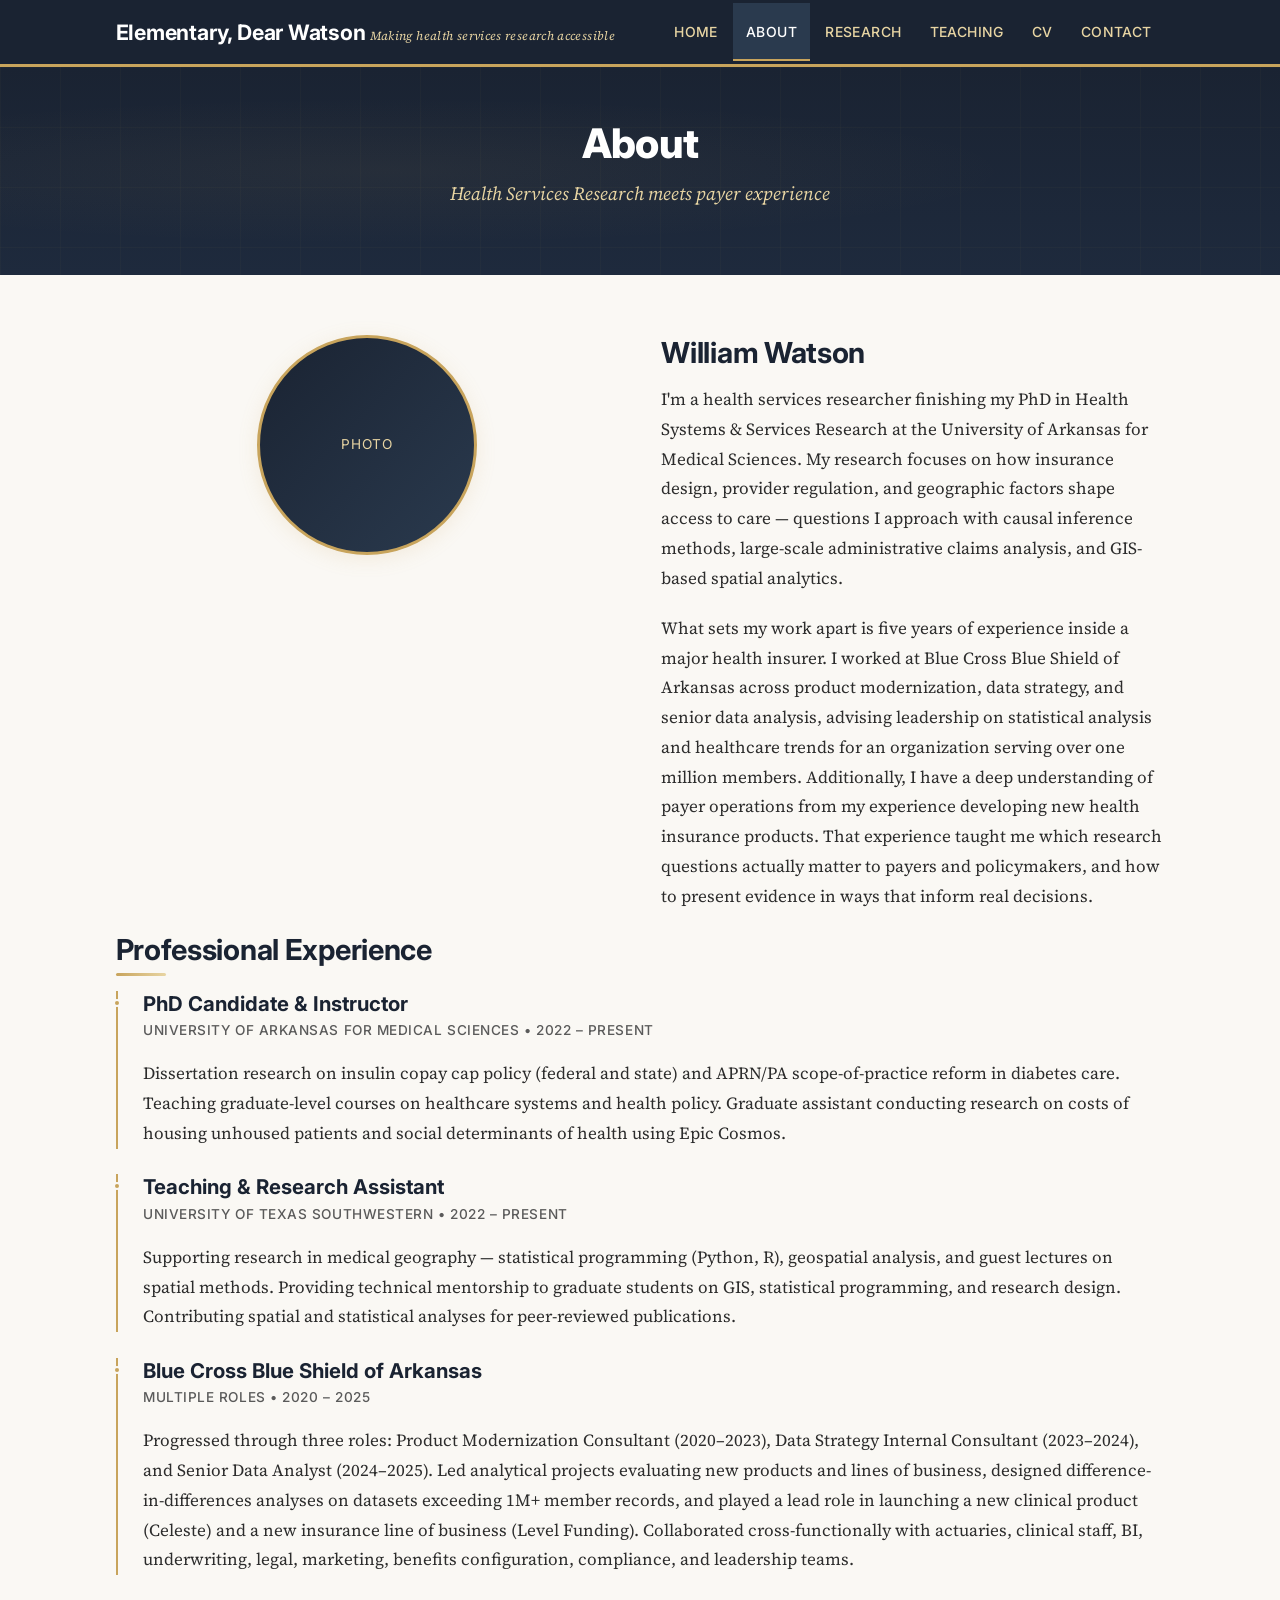
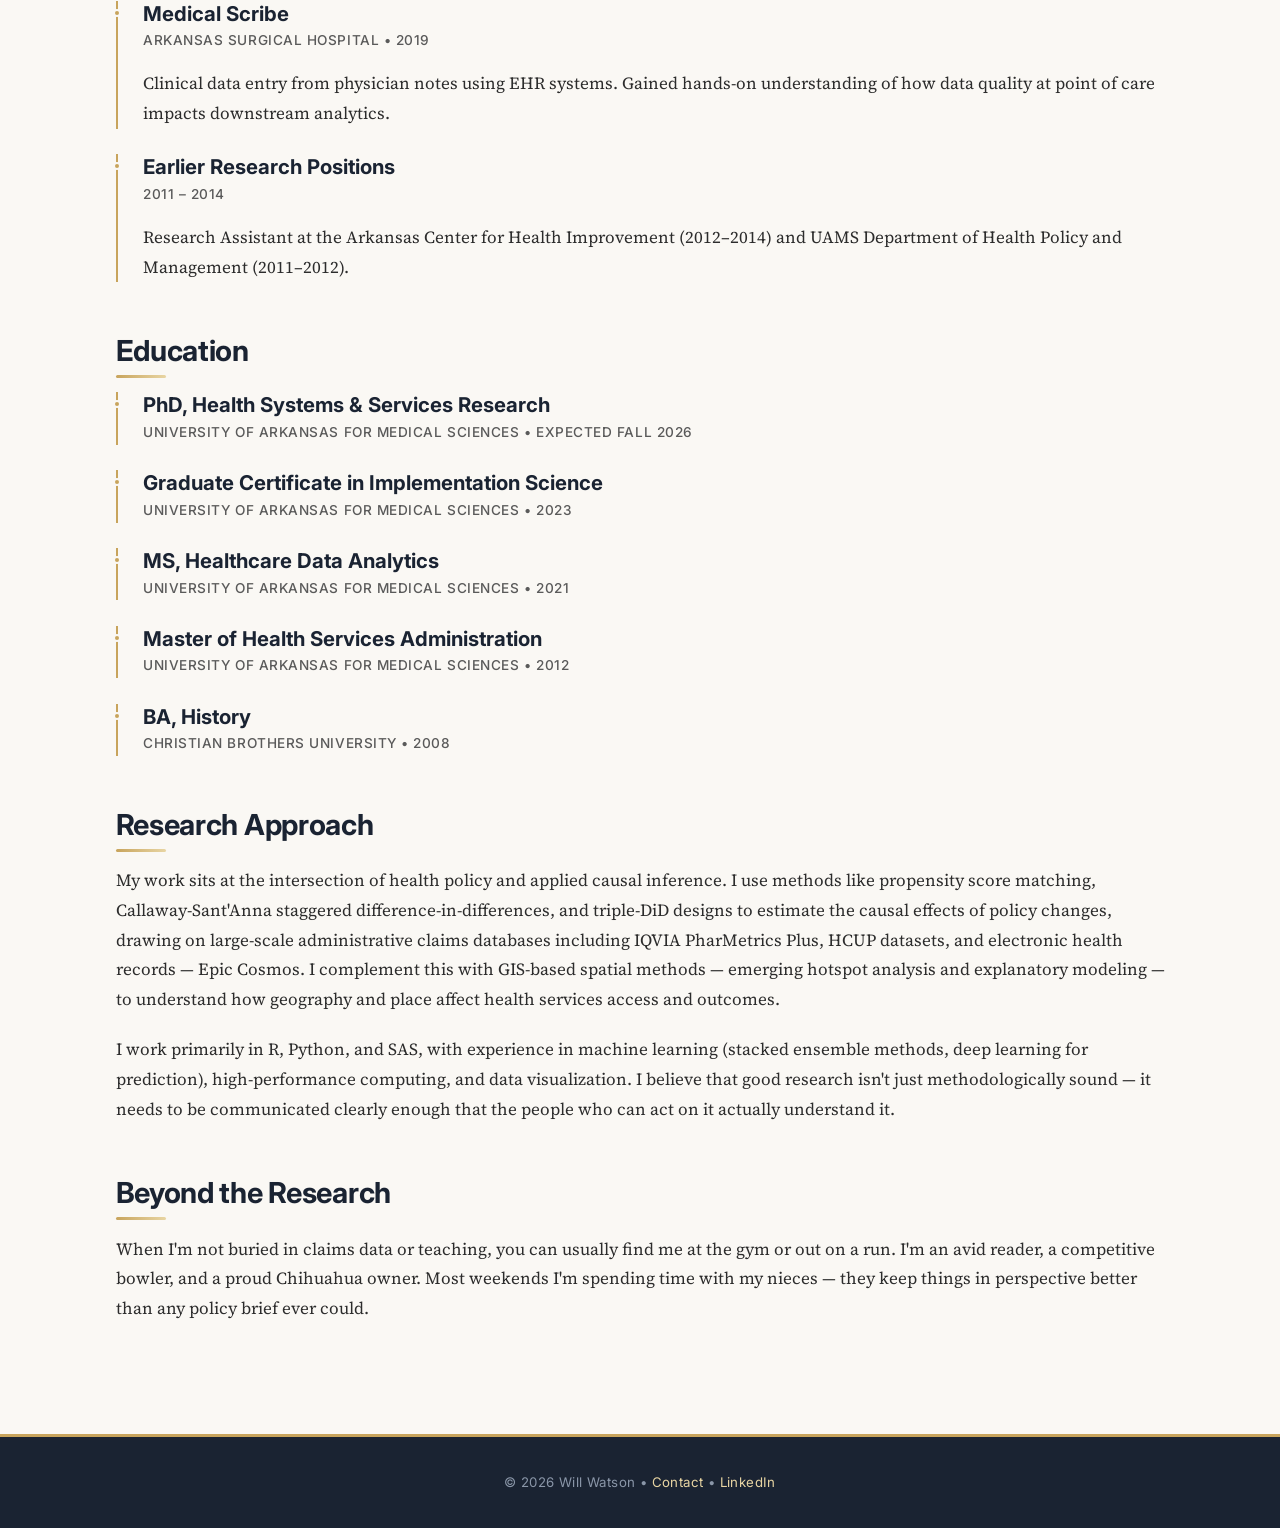
==== commit 116392ad: "Restructure dissertation to three-aim format, add DFU to current research - Dissertation now three a" ====
--- a/about.html
+++ b/about.html
@@ -80,8 +80,8 @@
           <h3>PhD Candidate &amp; Instructor</h3>
           <p class="dates">University of Arkansas for Medical Sciences &bull; 2022 – Present</p>
           <p>
-            Dissertation research on insulin affordability policy, APRN scope of
-            practice, and geographic epidemiology of diabetic foot ulcers.
+            Dissertation research on insulin copay cap policy (federal and state)
+            and APRN/PA scope-of-practice reform in diabetes care.
             Teaching graduate-level courses on healthcare systems and health
             policy. Graduate assistant conducting research on costs of housing
             unhoused patients and social determinants of health using Epic Cosmos.
@@ -170,14 +170,16 @@
       <section>
         <h2>Research Approach</h2>
         <p>
-          My work sits at the intersection of health policy, applied causal
-          inference, and spatial analysis. I use methods like
-          difference-in-differences, synthetic controls, and multi-level modeling
-          to estimate the causal effects of policy changes, drawing on large-scale
-          administrative claims databases including IQVIA Pharmetrics Plus, HCUP
-          datasets, and electronic health records — Epic Cosmos. I complement this with GIS-based spatial methods —
-          emerging hotspot analysis and explanatory modeling — to understand how
-          geography and place affect health services access and outcomes.
+          My work sits at the intersection of health policy and applied causal
+          inference. I use methods like propensity score matching,
+          Callaway-Sant'Anna staggered difference-in-differences, and
+          triple-DiD designs to estimate the causal effects of policy changes,
+          drawing on large-scale administrative claims databases including
+          IQVIA PharMetrics Plus, HCUP datasets, and electronic health
+          records — Epic Cosmos. I complement this with GIS-based spatial
+          methods — emerging hotspot analysis and explanatory modeling — to
+          understand how geography and place affect health services access
+          and outcomes.
         </p>
         <p>
           I work primarily in R, Python, and SAS, with experience in machine
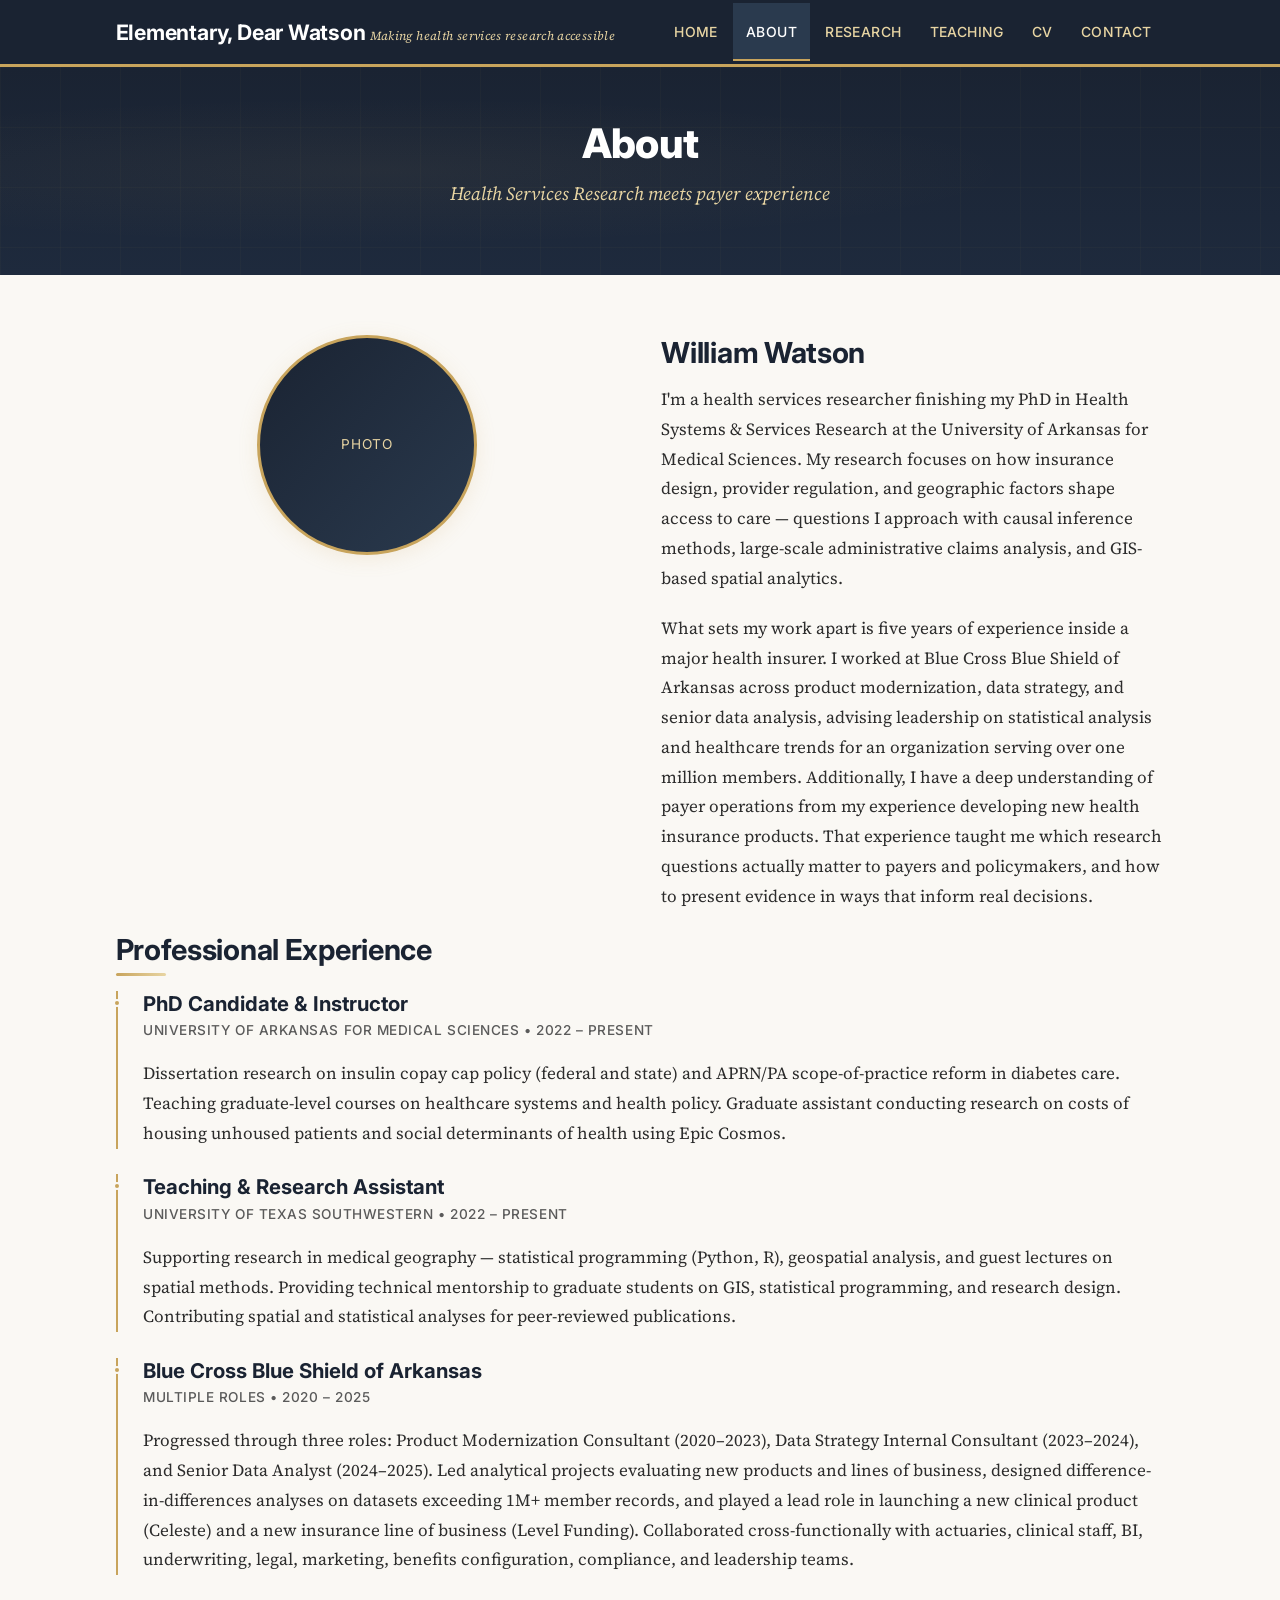
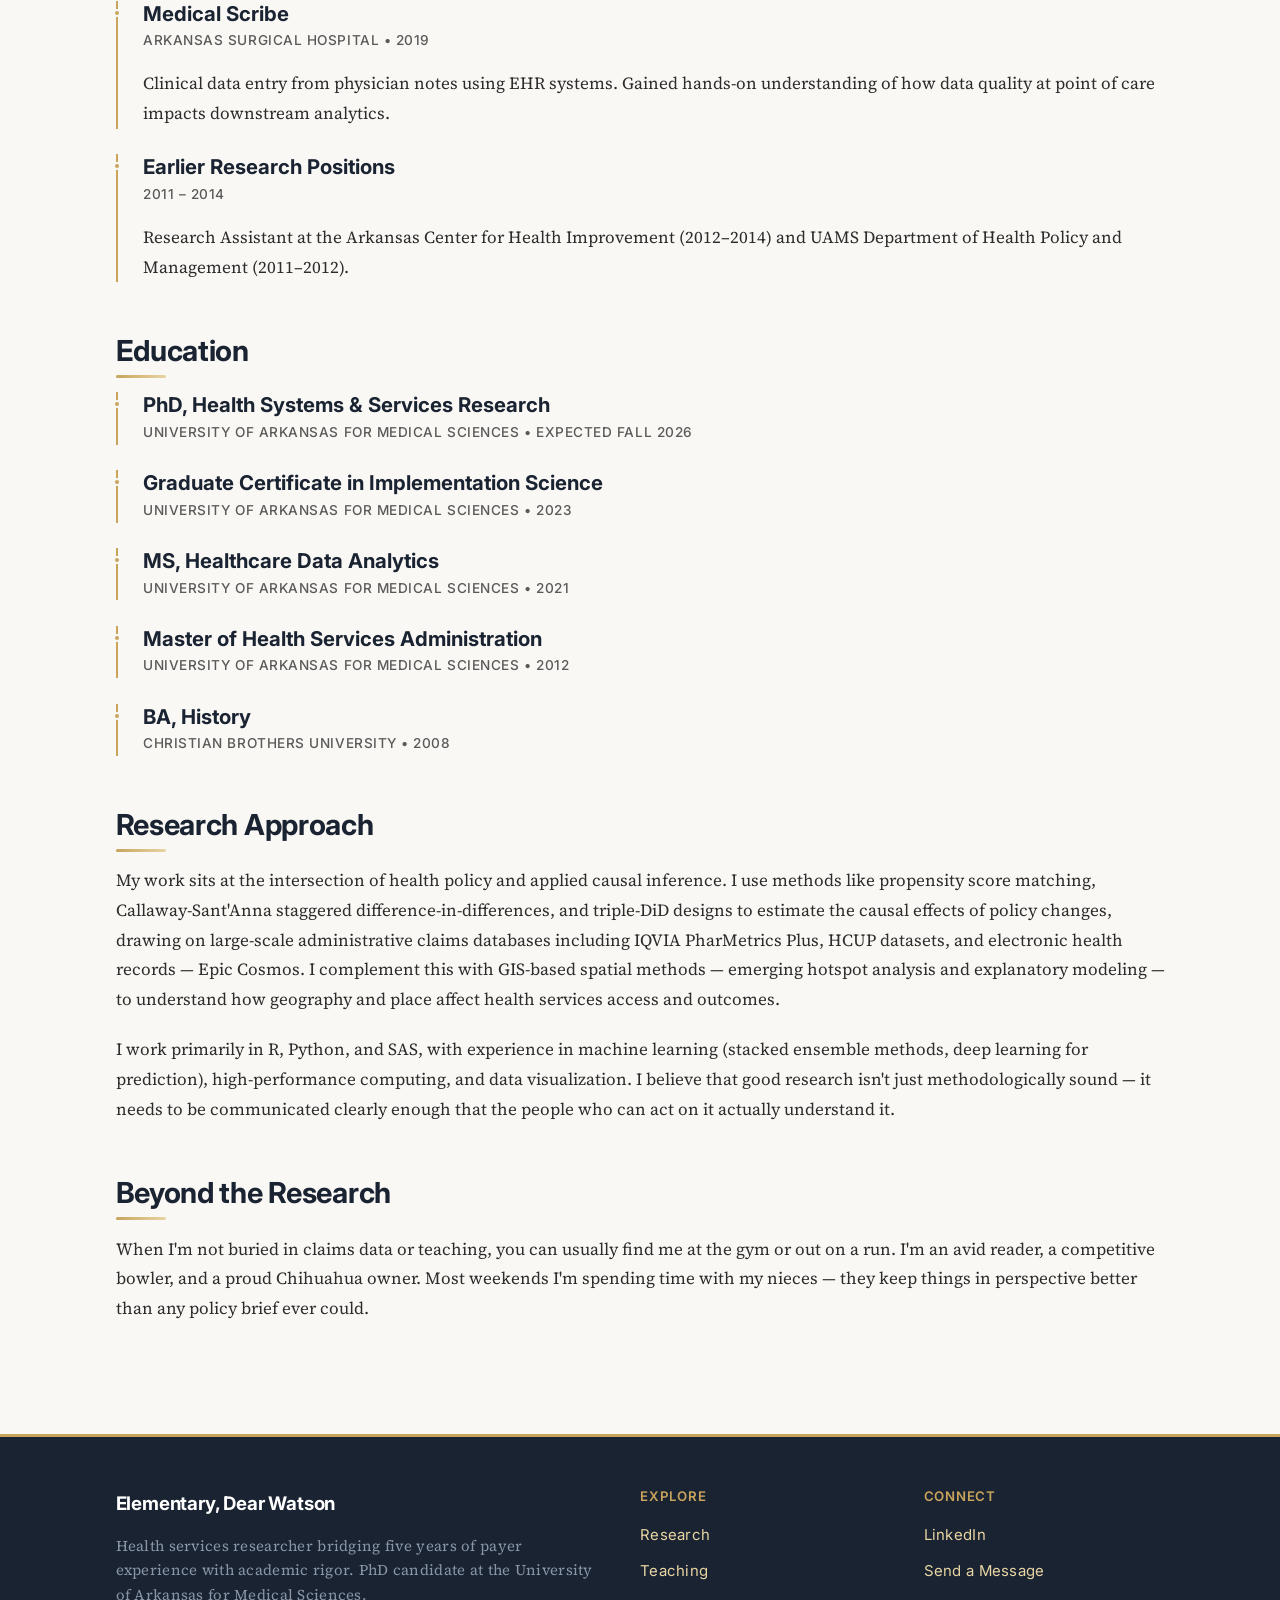
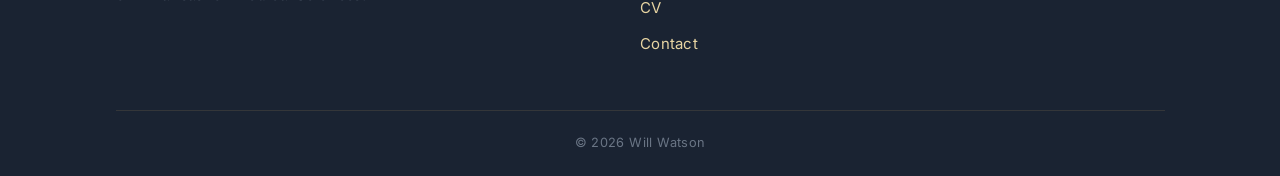
==== commit 9ebb675a: "Redesign homepage with hero image, feature cards, quote section, and rich footer Full-width library " ====
--- a/about.html
+++ b/about.html
@@ -207,9 +207,27 @@
 
   <footer>
     <div class="container">
-      &copy; 2026 Will Watson &bull;
-      <a href="contact.html">Contact</a> &bull;
-      <a href="https://www.linkedin.com/in/william-watson-hsr" target="_blank" rel="noopener">LinkedIn</a>
+      <div class="footer-grid">
+        <div class="footer-about">
+          <span class="footer-brand">Elementary, Dear Watson</span>
+          <p>Health services researcher bridging five years of payer experience with academic rigor. PhD candidate at the University of Arkansas for Medical Sciences.</p>
+        </div>
+        <div class="footer-links">
+          <h4>Explore</h4>
+          <a href="research.html">Research</a>
+          <a href="teaching.html">Teaching</a>
+          <a href="cv.html">CV</a>
+          <a href="contact.html">Contact</a>
+        </div>
+        <div class="footer-connect">
+          <h4>Connect</h4>
+          <a href="https://www.linkedin.com/in/william-watson-hsr" target="_blank" rel="noopener">LinkedIn</a>
+          <a href="contact.html">Send a Message</a>
+        </div>
+      </div>
+      <div class="footer-bottom">
+        &copy; 2026 Will Watson
+      </div>
     </div>
   </footer>
 
--- a/css/style.css
+++ b/css/style.css
@@ -231,7 +231,7 @@
   transition: transform 0.3s, opacity 0.3s;
 }
 
-/* --- Hero Section (Home page) --- */
+/* --- Hero Section (Home page — gradient only fallback) --- */
 .hero {
   background:
     radial-gradient(ellipse at 20% 50%, rgba(200, 164, 92, 0.08) 0%, transparent 50%),
@@ -292,6 +292,245 @@
   flex-wrap: wrap;
 }
 
+/* --- Hero with Background Image --- */
+.hero-image {
+  background:
+    linear-gradient(
+      to bottom,
+      rgba(26, 35, 50, 0.65) 0%,
+      rgba(26, 35, 50, 0.75) 50%,
+      rgba(26, 35, 50, 0.88) 100%
+    ),
+    url('https://images.unsplash.com/photo-1507842217343-583bb7270b66?auto=format&fit=crop&w=1920&q=80');
+  background-size: cover;
+  background-position: center 40%;
+  padding: 6rem 0 5.5rem;
+  min-height: 65vh;
+  display: flex;
+  align-items: center;
+}
+
+.hero-image::before {
+  display: none; /* hide grid pattern on image hero */
+}
+
+.hero-image h1 {
+  font-size: 2.6rem;
+  max-width: 750px;
+  margin: 0 auto 0.4em;
+  line-height: 1.2;
+  text-shadow: 0 2px 20px rgba(0, 0, 0, 0.3);
+}
+
+.hero-image .subtitle {
+  font-size: 1.2rem;
+  margin-bottom: 1rem;
+  text-shadow: 0 1px 10px rgba(0, 0, 0, 0.2);
+}
+
+.hero-image .hero-desc {
+  color: #d0d7e0;
+  max-width: 600px;
+  margin: 0 auto 2.2em;
+  font-size: 1.05rem;
+  line-height: 1.75;
+  text-shadow: 0 1px 8px rgba(0, 0, 0, 0.15);
+}
+
+/* --- Feature Cards Section (Home page) --- */
+.feature-section {
+  padding: 4rem 0 3rem;
+  background: var(--white);
+}
+
+.feature-section .section-label {
+  text-align: center;
+  font-family: var(--font-heading);
+  font-size: 0.75rem;
+  font-weight: 600;
+  text-transform: uppercase;
+  letter-spacing: 0.1em;
+  color: var(--gold);
+  margin-bottom: 0.5rem;
+}
+
+.feature-section h2 {
+  text-align: center;
+  margin-bottom: 2.5rem;
+  color: var(--navy);
+}
+
+.feature-grid {
+  display: grid;
+  grid-template-columns: repeat(3, 1fr);
+  gap: 2rem;
+}
+
+.feature-card {
+  border: none;
+  border-bottom: none;
+  border-radius: var(--radius-lg);
+  overflow: hidden;
+  text-decoration: none;
+  box-shadow: var(--shadow-md);
+  transition: transform 0.3s ease, box-shadow 0.3s ease;
+  display: block;
+}
+
+.feature-card:hover {
+  transform: translateY(-6px);
+  box-shadow: var(--shadow-lg);
+  border-bottom: none;
+  color: var(--text);
+}
+
+.feature-banner {
+  height: 170px;
+  display: flex;
+  align-items: center;
+  justify-content: center;
+  position: relative;
+  overflow: hidden;
+}
+
+.feature-banner svg {
+  width: 56px;
+  height: 56px;
+  opacity: 0.9;
+}
+
+/* Individual banner colors */
+.feature-research .feature-banner {
+  background: linear-gradient(135deg, var(--navy) 0%, var(--navy-light) 100%);
+}
+
+.feature-teaching .feature-banner {
+  background: linear-gradient(135deg, #2d4a3e 0%, #3d6b55 100%);
+}
+
+.feature-cv .feature-banner {
+  background: linear-gradient(135deg, #4a3524 0%, #6b5a3f 100%);
+}
+
+/* Subtle pattern overlay on banners */
+.feature-banner::after {
+  content: '';
+  position: absolute;
+  inset: 0;
+  background-image:
+    radial-gradient(circle at 20% 80%, rgba(255,255,255,0.05) 0%, transparent 50%),
+    radial-gradient(circle at 80% 20%, rgba(255,255,255,0.03) 0%, transparent 50%);
+  pointer-events: none;
+}
+
+.feature-body {
+  padding: 1.5rem 1.5rem 1.75rem;
+  background: var(--white);
+}
+
+.feature-body h3 {
+  font-size: 1.15rem;
+  margin-bottom: 0.5rem;
+  color: var(--navy);
+}
+
+.feature-body p {
+  font-size: 0.92rem;
+  color: var(--text-light);
+  margin-bottom: 0.75rem;
+  line-height: 1.6;
+}
+
+.feature-body .feature-link {
+  font-family: var(--font-heading);
+  font-size: 0.8rem;
+  font-weight: 600;
+  text-transform: uppercase;
+  letter-spacing: 0.04em;
+  color: var(--gold);
+  border: none;
+}
+
+.feature-card:hover .feature-link {
+  color: var(--navy);
+}
+
+/* --- Quote / Divider Section --- */
+.quote-section {
+  padding: 3.5rem 0;
+  background: var(--navy);
+  text-align: center;
+  position: relative;
+}
+
+.quote-section::before,
+.quote-section::after {
+  content: '';
+  display: block;
+  width: 60px;
+  height: 2px;
+  background: var(--gold);
+  margin: 0 auto;
+  position: absolute;
+  left: 50%;
+  transform: translateX(-50%);
+}
+
+.quote-section::before { top: 0; }
+.quote-section::after { bottom: 0; }
+
+.quote-section blockquote {
+  font-family: var(--font-body);
+  font-size: 1.25rem;
+  font-style: italic;
+  color: var(--gold-light);
+  max-width: 680px;
+  margin: 0 auto;
+  line-height: 1.8;
+  padding: 0 2rem;
+  position: relative;
+}
+
+.quote-section .quote-attr {
+  display: block;
+  margin-top: 1rem;
+  font-family: var(--font-heading);
+  font-size: 0.78rem;
+  font-style: normal;
+  color: #8a96a8;
+  text-transform: uppercase;
+  letter-spacing: 0.05em;
+}
+
+/* --- Background / About Section on Home --- */
+.home-about {
+  padding: 4rem 0 3rem;
+  background: var(--cream);
+}
+
+.home-about .container {
+  max-width: 800px;
+}
+
+.home-about h2 {
+  text-align: center;
+  margin-bottom: 1.5rem;
+}
+
+.home-about p {
+  text-align: center;
+  font-size: 1.05rem;
+  color: var(--text-light);
+  line-height: 1.8;
+}
+
+.home-about .cta-row {
+  display: flex;
+  gap: 1rem;
+  justify-content: center;
+  margin-top: 1.5rem;
+}
+
 /* --- Buttons --- */
 .btn {
   display: inline-block;
@@ -332,6 +571,19 @@
 .btn-outline:hover {
   background: var(--gold-light);
   color: var(--navy);
+  transform: translateY(-1px);
+}
+
+/* Dark background variant */
+.btn-outline-dark {
+  background: transparent;
+  color: var(--navy);
+  border-color: var(--navy);
+}
+
+.btn-outline-dark:hover {
+  background: var(--navy);
+  color: var(--white);
   transform: translateY(-1px);
 }
 
@@ -607,15 +859,73 @@
   resize: vertical;
 }
 
-/* --- Footer --- */
+/* --- Footer (Rich 3-column) --- */
 footer {
   background: var(--navy);
   color: #8a96a8;
   border-top: 3px solid var(--gold);
-  padding: 2rem 0;
+  padding: 3rem 0 0;
+  font-family: var(--font-heading);
+  font-size: 0.85rem;
+  letter-spacing: 0.02em;
+}
+
+.footer-grid {
+  display: grid;
+  grid-template-columns: 2fr 1fr 1fr;
+  gap: 2.5rem;
+  padding-bottom: 2.5rem;
+}
+
+.footer-brand {
+  display: block;
+  font-family: var(--font-heading);
+  font-size: 1.1rem;
+  font-weight: 700;
+  color: var(--white);
+  margin-bottom: 0.75rem;
+  letter-spacing: -0.01em;
+}
+
+.footer-grid p {
+  color: #8a96a8;
+  font-family: var(--font-body);
+  font-size: 0.88rem;
+  line-height: 1.65;
+  margin: 0;
+}
+
+.footer-grid h4 {
+  color: var(--gold);
   font-family: var(--font-heading);
   font-size: 0.78rem;
+  font-weight: 600;
+  text-transform: uppercase;
+  letter-spacing: 0.06em;
+  margin-bottom: 1rem;
+}
+
+.footer-links a,
+.footer-connect a {
+  display: block;
+  color: var(--gold-light);
+  border-bottom: none;
+  margin-bottom: 0.6rem;
+  font-size: 0.88rem;
+  transition: color 0.25s ease;
+}
+
+.footer-links a:hover,
+.footer-connect a:hover {
+  color: var(--white);
+}
+
+.footer-bottom {
+  border-top: 1px solid rgba(200, 164, 92, 0.15);
+  padding: 1.25rem 0;
   text-align: center;
+  font-size: 0.75rem;
+  color: #6a7585;
   letter-spacing: 0.03em;
 }
 
@@ -669,12 +979,42 @@
     font-size: 2.2rem;
   }
 
+  .hero-image {
+    padding: 4rem 0 3.5rem;
+    min-height: 50vh;
+  }
+
+  .hero-image h1 {
+    font-size: 2rem;
+  }
+
+  .feature-grid {
+    grid-template-columns: 1fr;
+    max-width: 400px;
+    margin: 0 auto;
+  }
+
+  .feature-section {
+    padding: 3rem 0 2rem;
+  }
+
   .two-col {
     grid-template-columns: 1fr;
   }
 
   .card-grid {
     grid-template-columns: 1fr;
+  }
+
+  .footer-grid {
+    grid-template-columns: 1fr;
+    gap: 2rem;
+    text-align: center;
+  }
+
+  .quote-section blockquote {
+    font-size: 1.1rem;
+    padding: 0 1rem;
   }
 }
 
@@ -687,7 +1027,20 @@
     font-size: 1.8rem;
   }
 
+  .hero-image {
+    padding: 3rem 0 2.5rem;
+    min-height: auto;
+  }
+
+  .hero-image h1 {
+    font-size: 1.6rem;
+  }
+
   .page-header h1 {
     font-size: 1.8rem;
   }
-}
+
+  .feature-banner {
+    height: 130px;
+  }
+}
